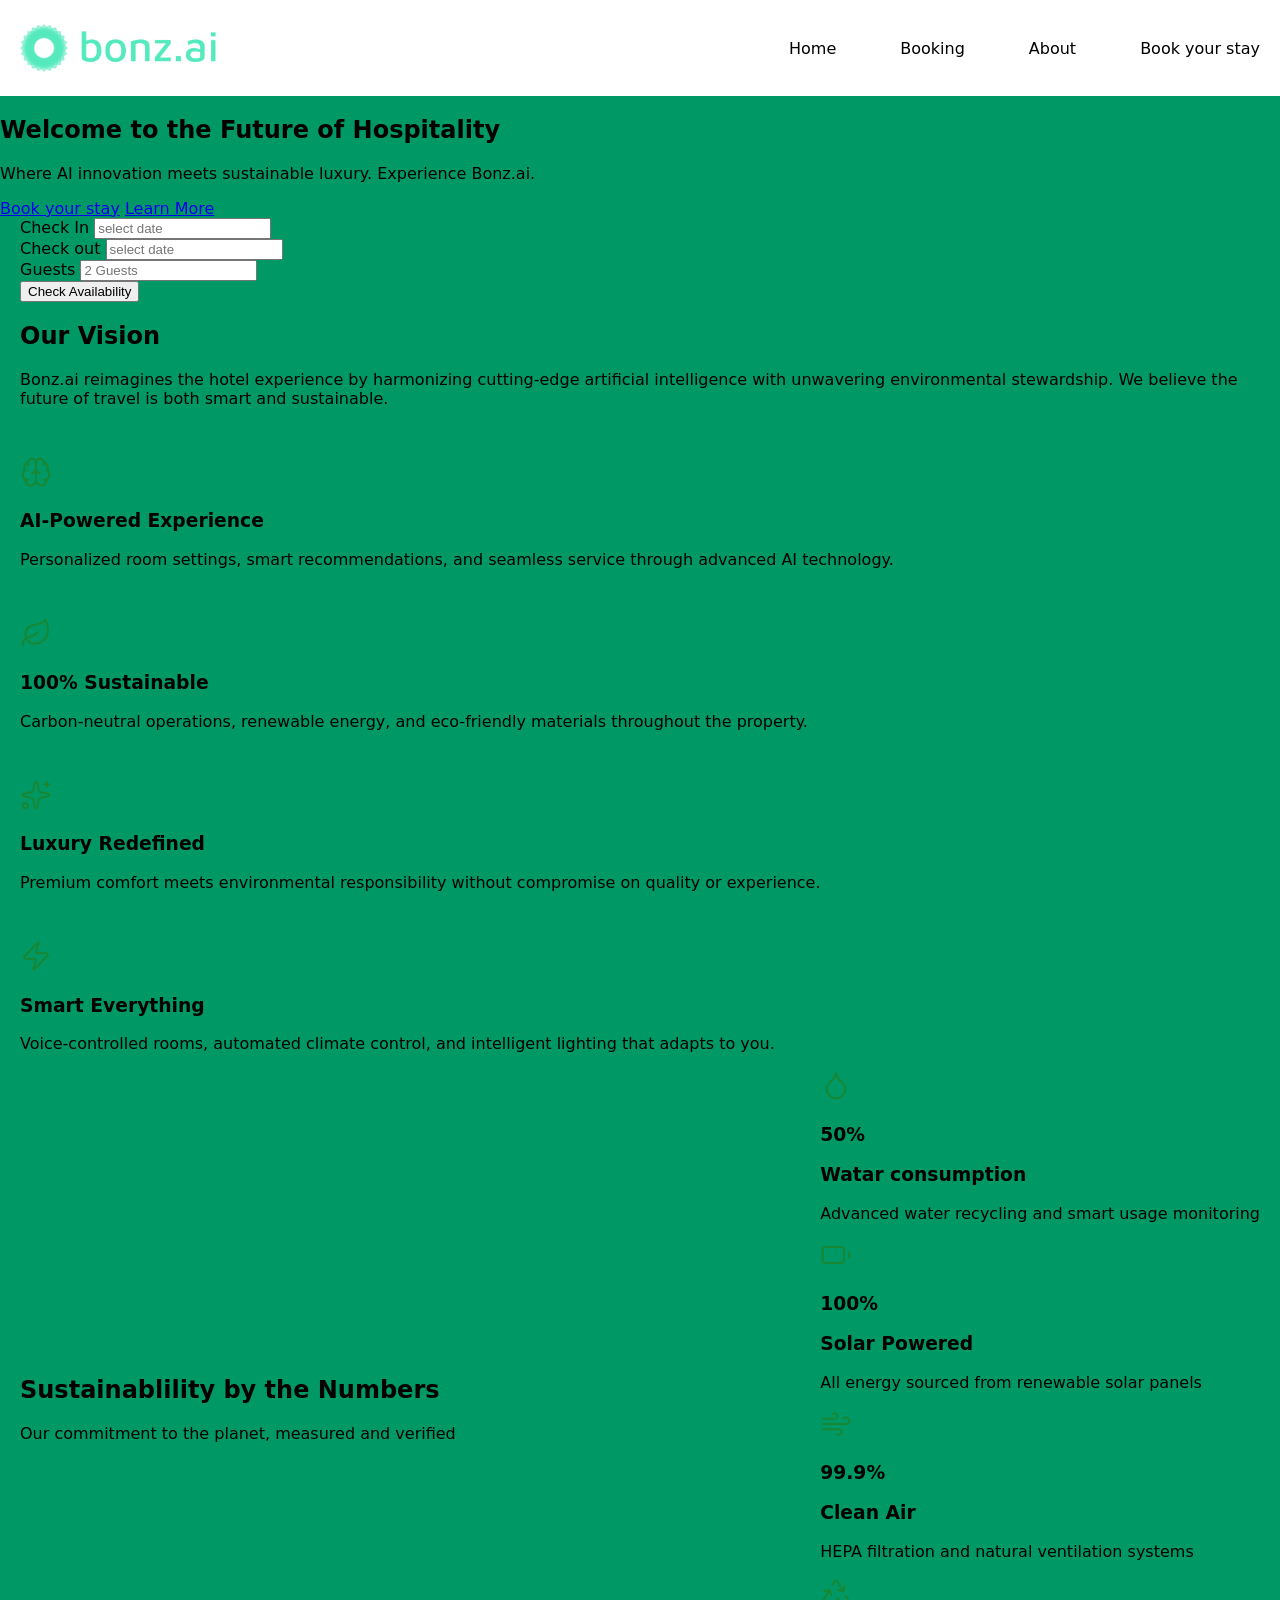
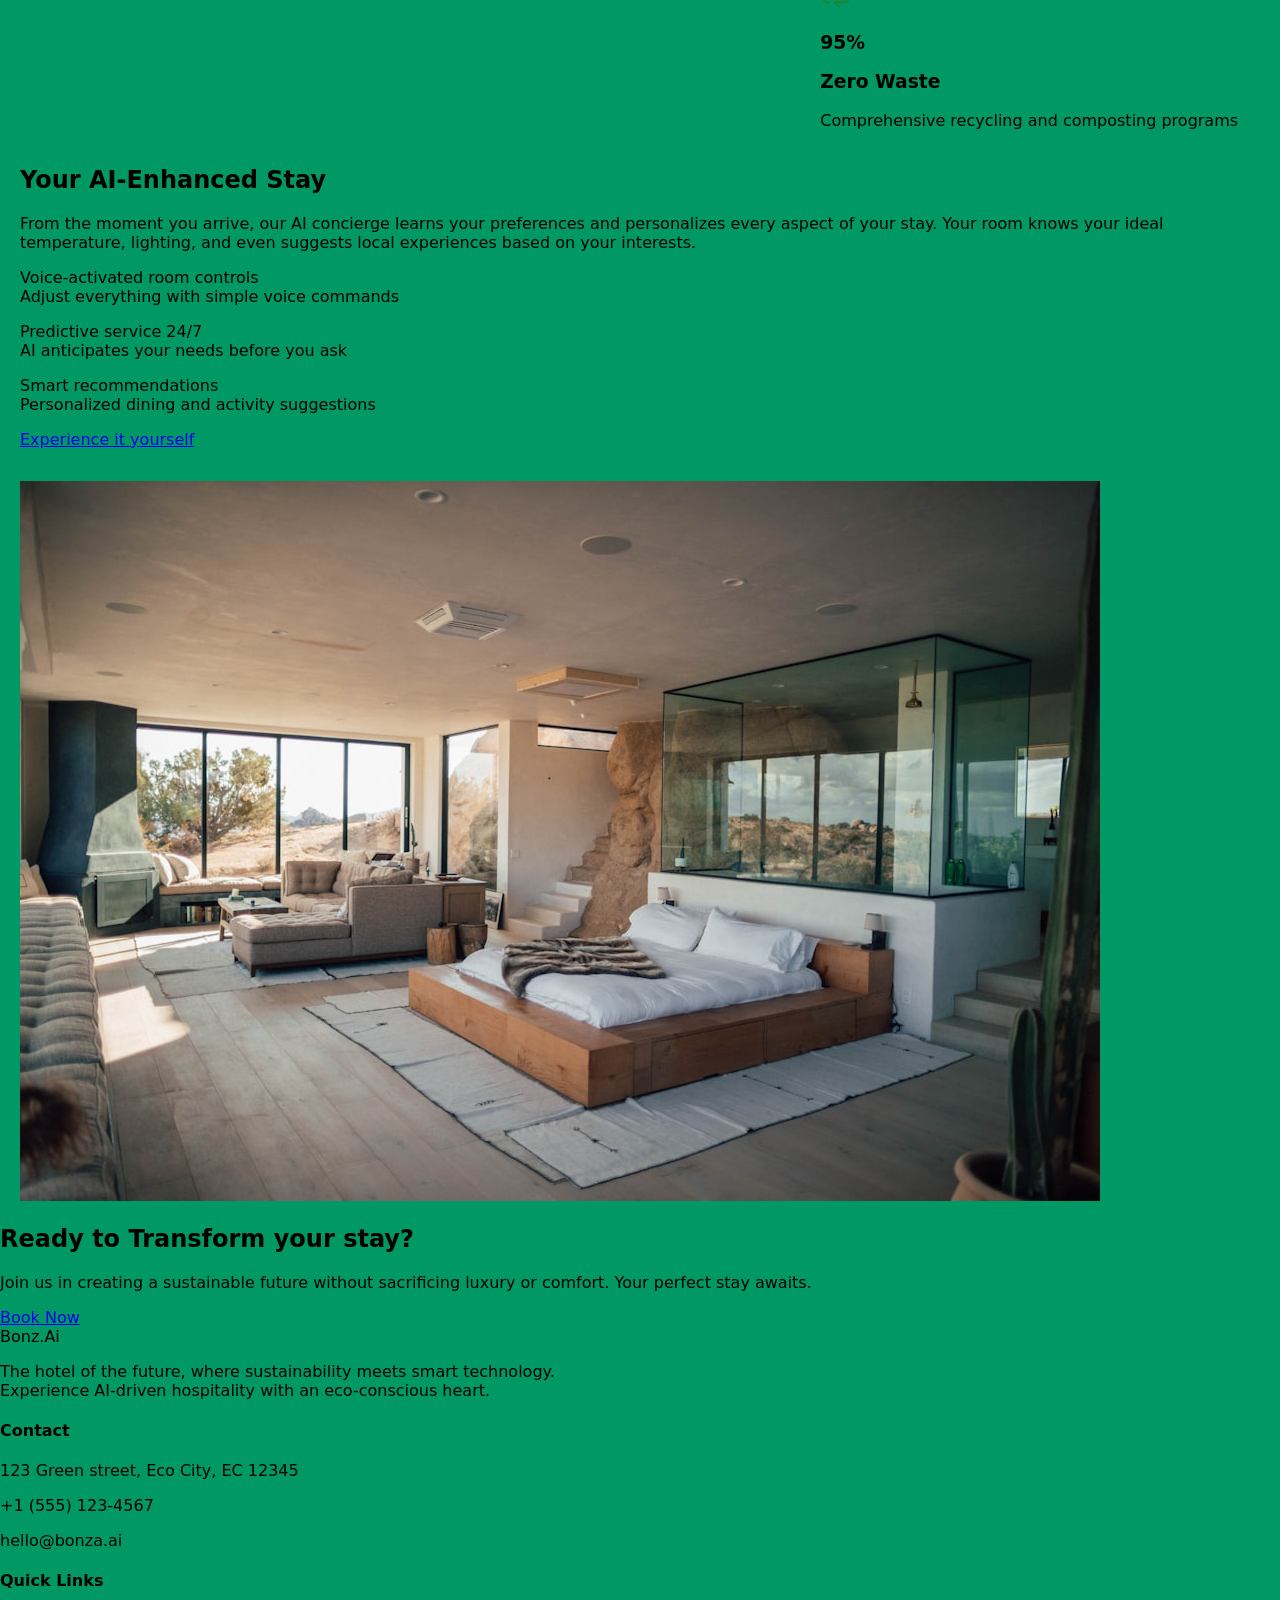
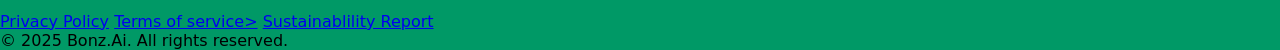
==== index.html @ 39c12342 "index färdig" ====
<!DOCTYPE html>
<html lang="en">
<head>
    <meta charset="UTF-8">
    <meta name="viewport" content="width=device-width, initial-scale=1.0">
    <link rel="stylesheet" href="StylesLanding.css">
    <title>Bonz.Ai</title>
</head>
<body>
     <header>
        <div class="container">
            <div class="logo">
               <img src="Logo.png" alt="bonz.ai logo">
            </div>
            
            <nav class="nav-links">
                <a href="index.html">Home</a>
                <a href="Booking.html">Booking</a>
                <a href="About.html">About</a>
                <a href="#" class="book-button">Book your stay</a>
            </nav>
        </div>
    </header>
    
 
    <section class="hero">
        <div class= "hero-content">
        <h1> Welcome to the Future of Hospitality </h1>
        <p> Where AI innovation meets sustainable luxury. Experience Bonz.ai.</p>
        <div class="hero-buttons">
        <a href="#" class="btn-primary">Book your stay</a>
        <a href="#" class="btn-secondary">Learn More</a>
        </div>
      </div>
    </section>


    <div class="container">
    <div class="Booking-bar">
        <div class="input-group">
            <label>Check In</label>
            <input type="text" placeholder="select date">
        </div>
        <div class="input-group">
            <label>Check out</label>
            <input type="text" placeholder="select date">
        </div>
        <div class="input-group">
            <label>Guests</label>
            <input type="text" placeholder="2 Guests">
        </div>
        <button class="btn-search">Check Availability</button>
    </div>
    </div>
   
    <section class="vision container">
        <div class="section-title">
            <h2>Our Vision </h2>
             <p>Bonz.ai reimagines the hotel experience by harmonizing cutting-edge artificial intelligence with unwavering environmental stewardship. We believe the future of travel is both smart and sustainable.</p>
        </div>
        
        
        <div class="card-grid">
            <div class="card">
                <div class="icon">
                    <img src="card.icon/brain.svg" alt="brain icon">
                </div>
                <h3>AI-Powered Experience</h3>
                <p>Personalized room settings, smart recommendations, and seamless service through advanced AI technology.</p>
            </div>
        </div>
        
        <div class="card-grid">
            <div class="card">
                <div class="icon">
                    <img src="card.icon/leaf.svg" alt="leaf icon">
                </div>
                <h3>100% Sustainable</h3>
                <p>Carbon-neutral operations, renewable energy, and eco-friendly materials throughout the property.</p>
            </div>
        </div>
        
        <div class="card-grid">
            <div class="card">
                <div class="icon">
                    <img src="card.icon/sparkles.svg" alt="sparkles icon">
                </div>
                <h3>Luxury Redefined</h3>
                <p>Premium comfort meets environmental responsibility without compromise on quality or experience.</p>
                
            </div>
        </div>
        
        <div class="card-grid">
            <div class="card">
                <div class="icon">
                    <img src="card.icon/zap.svg" alt="zap icon">
                </div>
                <h3>Smart Everything</h3>
                <p>Voice-controlled rooms, automated climate control, and intelligent lighting that adapts to you.</p>
            </div>
        </div>
    </section>
    
</section>         
    
  <section class="stats section">
    <div class="container">
        <div class="section-title">
     <h2>Sustainablility by the Numbers</h2>
     <p>Our commitment to the planet, measured and verified</p>
    </div>

    <div class="grid grid-4">
        <div class="stat-card">
        <img src="stat.icon/droplet.svg" alt="">
        <h3>50%</h3>
        <h3>Watar consumption</h3>
        <p>Advanced water recycling and smart usage monitoring</p>
    </div>
  
    <div class="stat-card">
        <img src="stat.icon/battery.svg" alt="battery icon">
        <h3>100%</h3>
        <h3>Solar Powered</h3>
        <p>All energy sourced from renewable solar panels</p>
    </div>
     
    <div class="stat-card">
        <img src="stat.icon/wind.svg" alt="wind icon">
        <h3>99.9%</h3>
        <h3>Clean Air</h3>
        <p>HEPA filtration and natural ventilation systems</p>    
    </div>
   
    <div class="stat-card">
        <img src="stat.icon/recycle.svg" alt="recycle icon">
        <h3>95%</h3>
        <h3>Zero Waste</h3>
        <p>Comprehensive recycling and composting programs</p>
    </div>  
</section>

<section class="stay container">

    <div class="stay-content">
     
        <h2>Your AI-Enhanced Stay</h2>
        <p>From the moment you arrive, our AI concierge learns your preferences and personalizes every aspect of your stay. Your room knows your ideal temperature, lighting, and even suggests local experiences based on your interests.</p>
     
        <p>Voice-activated room controls<br>Adjust everything with simple voice commands</p>
        <p>Predictive service 24/7<BR>AI anticipates your needs before you ask</p>
            <p>Smart recommendations<BR>Personalized dining and activity suggestions</p>
                <a href="#" class="btn btn-primary">Experience it yourself</a>
            </div>
            <div class="stay-image">
                <img src="hotel romm.jpg" alt="Hotel room">
            </div>
        </section>

        <section class="final-cta">
            <div class="final-cta-content">
                <h2>Ready to Transform your stay?</h2>
                <p>Join us in creating a sustainable future without sacrificing luxury or comfort. Your perfect stay awaits.</p>
                <a href="#" class="btn btn-primary">Book Now</a>
            </div>
        </section>

        <footer>
            <div class="container-grid-3">
                <div class="footer-info">
                    <div class="logo"><span>Bonz</span><span>.Ai</span></div>
                    <p>The hotel of the future, where sustainability meets smart technology.<br>Experience AI-driven hospitality with an eco-conscious heart. </p>
                </div>
                <div class="footer-contact">
                    <h4>Contact</h4>
                    <p>123 Green street, Eco City, EC 12345</p>
                    <p>+1 (555) 123-4567</p>
                    <p>hello@bonza.ai</p>
                </div>
                <div class="footer-links">
                    <h4>Quick Links</h4>
                    <a href="#">Privacy Policy</a>
                    <a href="#">Terms of service></a>
                    <a href="#">Sustainablility Report</a>
                </div>
            </div>
            <div class="copyright">
                &copy; 2025 Bonz.Ai. All rights reserved.
            </div>
            
        </footer>
    </body>
    </html>
---- StylesLanding.css ----
/* Gemensamma färgvariabler  */

:root {
  --color-light-greenmintish: #d4fff3;
  --color-general-white: #ffffff;
  --color-btn-primary: #009966;
  --color-dropdown-lightgreyish: #dbdbdb;
}

/* ------------------------------ */
/* GLOBALT                       */
/* ------------------------------ */

body {
  margin: 0;
  padding: 0;
  box-sizing: border-box;
  background-color: var(--color-btn-primary);
  font-family: system-ui, -apple-system, BlinkMacSystemFont, sans-serif;
}

/* ------------------------------ */
/* HEADER + CONTAINER            */
/* ------------------------------ */

header {
  width: 100%;
  background-color: var(--color-general-white);
  min-height: 6rem;
  display: flex;
  justify-content: center;
}

.container {
  max-width: 1240px;
  width: 100%;
  margin: 0 auto;
  padding: 0 1rem;

  display: flex;
  align-items: center;
  justify-content: space-between;
  gap: 2rem;
  flex-wrap: wrap;
}

/* ------------------------------ */
/* LOGO                          */
/* ------------------------------ */

.logo {
  display: flex;
  align-items: center;
}

.logo img {
  height: 3rem;
  width: auto;
  display: block;
}

/* ------------------------------ */
/* NAVIGATION                    */
/* ------------------------------ */

.nav-links {
  display: flex;
  gap: 4rem; 
  flex-wrap: wrap;
  justify-content: center;
}

.nav-links a {
  text-decoration: none;
  color: #000;
  font-weight: 500;
  white-space: nowrap;
}

/* ------------------------------ */
/* MOBILVERSION                  */
/* ------------------------------ */

@media (max-width: 576px) {

  .container {
    justify-content: center; 
    gap: 1.5rem;
  }

  .nav-links {
    gap: 1.5rem; 
    width: 100%;
    justify-content: center;
  }
}
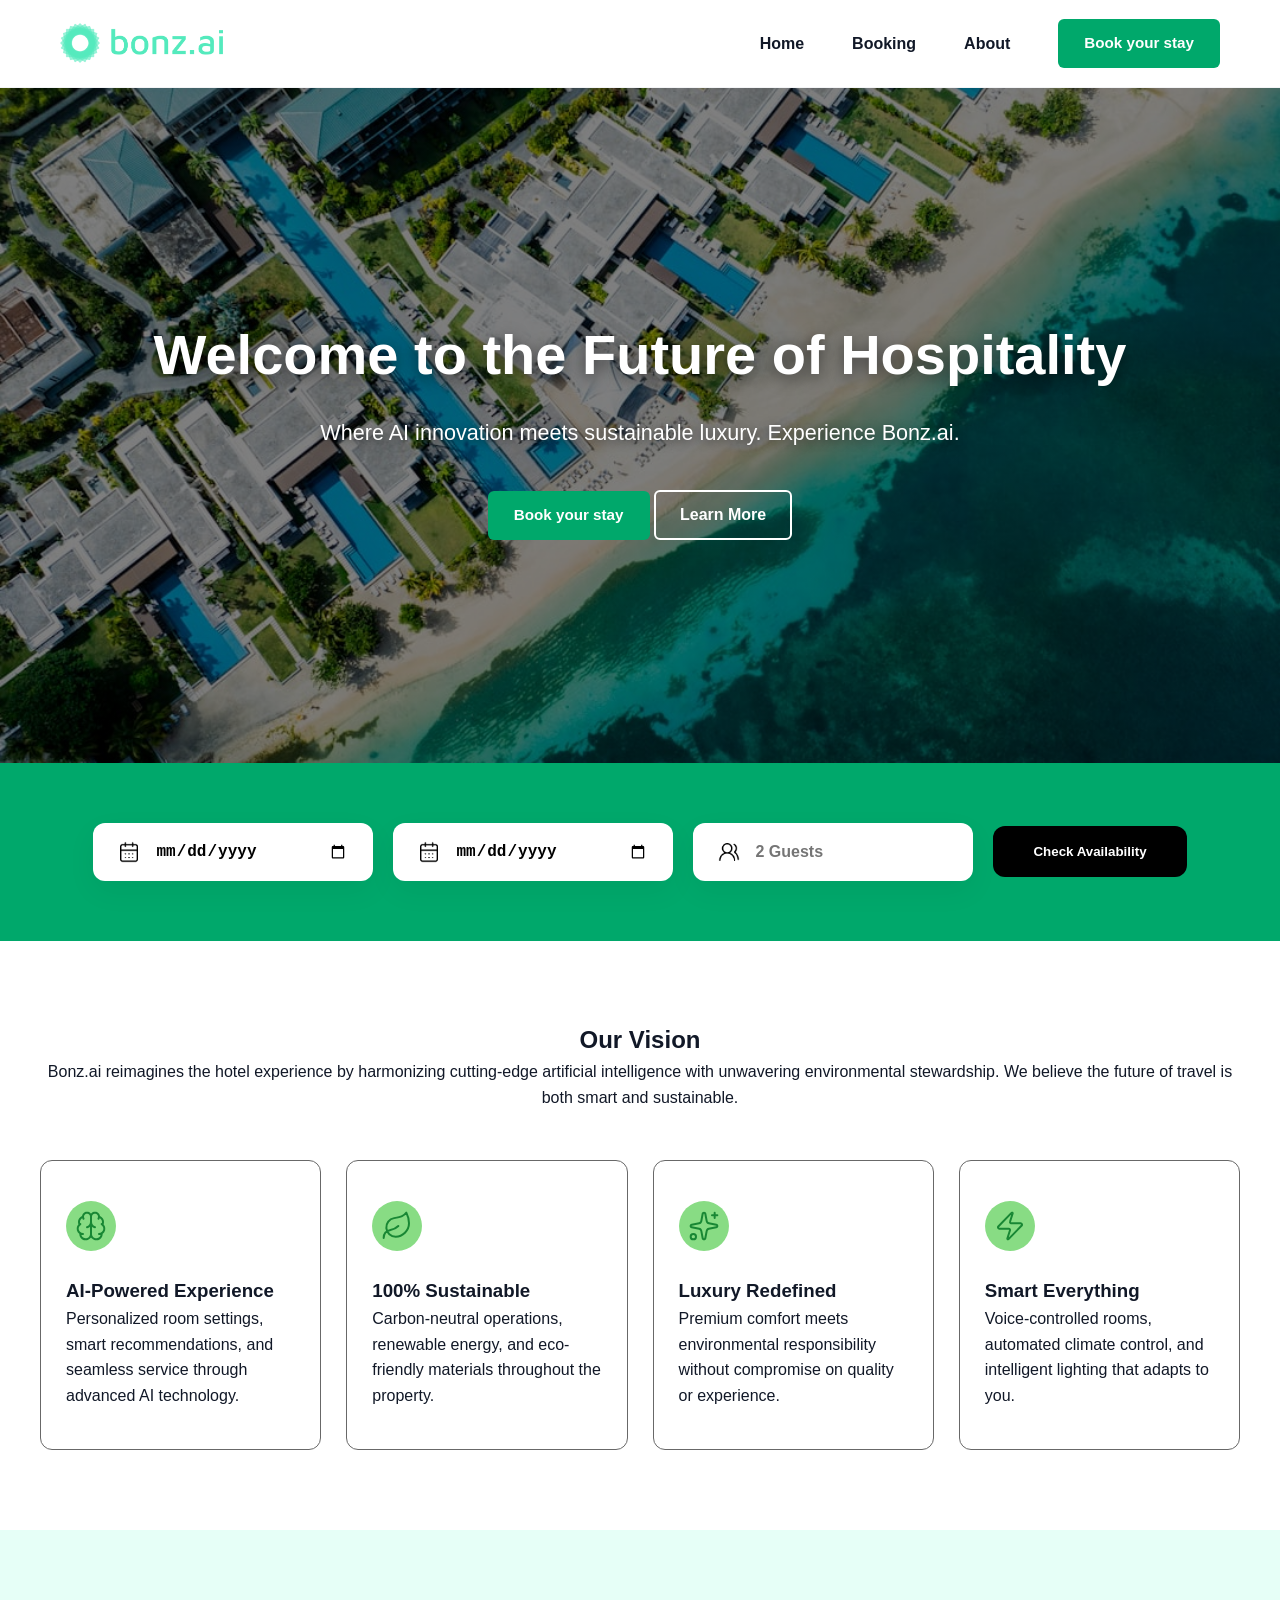
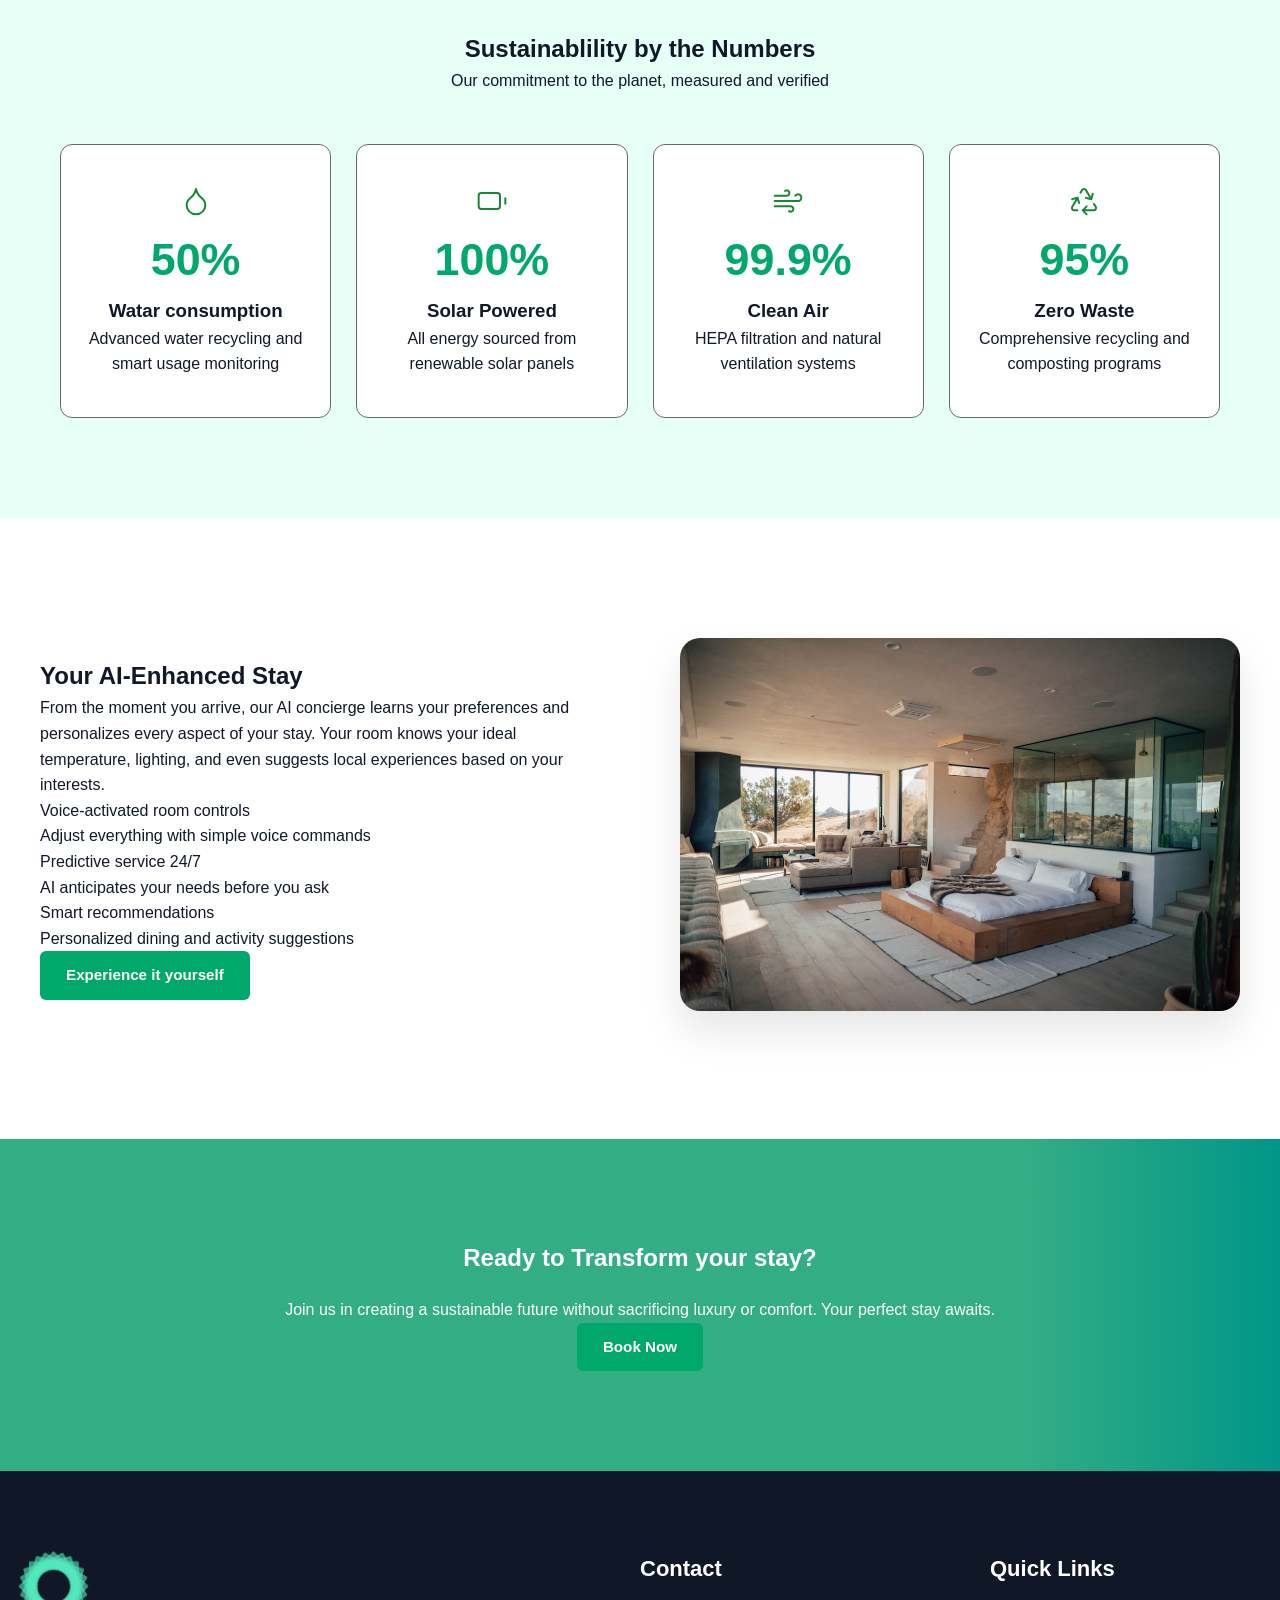
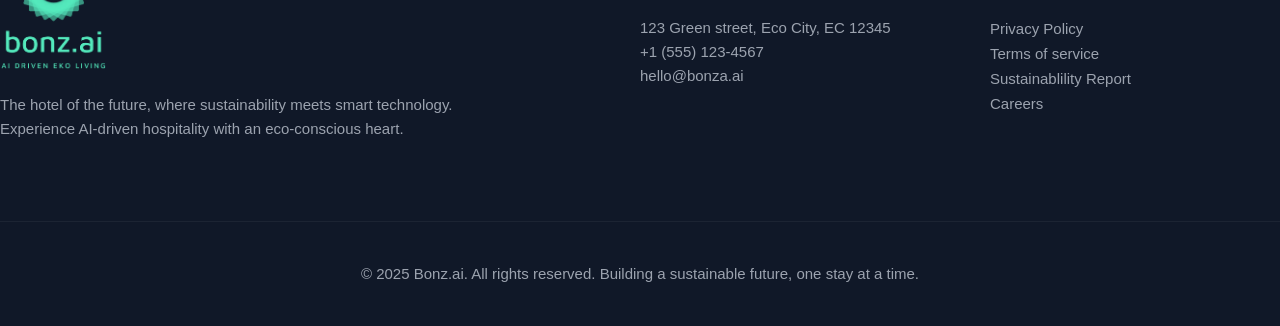
==== commit 30c82c83: "lagt till footer, css och js" ====
--- a/index.html
+++ b/index.html
@@ -7,188 +7,184 @@
     <title>Bonz.Ai</title>
 </head>
 <body>
-     <header>
-        <div class="container">
-            <div class="logo">
-               <img src="Logo.png" alt="bonz.ai logo">
+    <header>
+    <div class="container">
+        <div class="logo"><img src="Logo.png" alt="logo"></div>
+        <div class="hamburger" id="hamburger">
+                <span></span> 
+                <span></span> 
+                <span></span>
             </div>
             
-            <nav class="nav-links">
-                <a href="index.html">Home</a>
-                <a href="Booking.html">Booking</a>
-                <a href="About.html">About</a>
-                <a href="#" class="book-button">Book your stay</a>
-            </nav>
-        </div>
-    </header>
+        <nav class="nav-links">
+            <a href="index.html">Home</a>
+            <a href="Booking.html">Booking</a>
+            <a href="About.html">About</a>
+            <a href="Booking.html" class="book-button">Book your stay</a>
+        </nav>
+    </div>
+</header>
     
  
     <section class="hero">
         <div class= "hero-content">
-        <h1> Welcome to the Future of Hospitality </h1>
-        <p> Where AI innovation meets sustainable luxury. Experience Bonz.ai.</p>
-        <div class="hero-buttons">
-        <a href="#" class="btn-primary">Book your stay</a>
-        <a href="#" class="btn-secondary">Learn More</a>
-        </div>
-      </div>
-    </section>
-
-
-    <div class="container">
-    <div class="Booking-bar">
-        <div class="input-group">
-            <label>Check In</label>
-            <input type="text" placeholder="select date">
-        </div>
-        <div class="input-group">
-            <label>Check out</label>
-            <input type="text" placeholder="select date">
-        </div>
-        <div class="input-group">
-            <label>Guests</label>
-            <input type="text" placeholder="2 Guests">
-        </div>
-        <button class="btn-search">Check Availability</button>
-    </div>
-    </div>
-   
-    <section class="vision container">
-        <div class="section-title">
-            <h2>Our Vision </h2>
-             <p>Bonz.ai reimagines the hotel experience by harmonizing cutting-edge artificial intelligence with unwavering environmental stewardship. We believe the future of travel is both smart and sustainable.</p>
-        </div>
-        
-        
-        <div class="card-grid">
-            <div class="card">
-                <div class="icon">
-                    <img src="card.icon/brain.svg" alt="brain icon">
-                </div>
-                <h3>AI-Powered Experience</h3>
-                <p>Personalized room settings, smart recommendations, and seamless service through advanced AI technology.</p>
-            </div>
-        </div>
-        
-        <div class="card-grid">
-            <div class="card">
-                <div class="icon">
-                    <img src="card.icon/leaf.svg" alt="leaf icon">
-                </div>
-                <h3>100% Sustainable</h3>
-                <p>Carbon-neutral operations, renewable energy, and eco-friendly materials throughout the property.</p>
-            </div>
-        </div>
-        
-        <div class="card-grid">
-            <div class="card">
-                <div class="icon">
-                    <img src="card.icon/sparkles.svg" alt="sparkles icon">
-                </div>
-                <h3>Luxury Redefined</h3>
-                <p>Premium comfort meets environmental responsibility without compromise on quality or experience.</p>
-                
-            </div>
-        </div>
-        
-        <div class="card-grid">
-            <div class="card">
-                <div class="icon">
-                    <img src="card.icon/zap.svg" alt="zap icon">
-                </div>
-                <h3>Smart Everything</h3>
-                <p>Voice-controlled rooms, automated climate control, and intelligent lighting that adapts to you.</p>
+            <h1> Welcome to the Future of Hospitality </h1>
+            <p> Where AI innovation meets sustainable luxury. Experience Bonz.ai.</p>
+            <div class="hero-buttons">
+                <a href="Booking.html" class="btn-primary">Book your stay</a>
+                <a href="About.html" class="btn-secondary">Learn More</a>
             </div>
         </div>
     </section>
     
-</section>         
+    <section class="booking-section">
+    <div class="container">
+        <div class="Booking-bar">
+            <div class="input-wrapper">
+                <img src="bokning.icon/calendar-days.png" class="input-icon">
+                <input type="date"  id="Check In">
+            </div>
+            <div class="input-wrapper">
+                <img src="bokning.icon/calendar-days.png" class="input-icon">
+                <input type="date" id="Check Out">
+            </div>
+            <div class="input-wrapper">
+                <img src="bokning.icon/users-round.png" class="input-icon">
+                <input type="number" placeholder="2 Guests" min="1">
+            </div>
+            <button class="btn-search">Check Availability</button>
+        </div>
+    </div>
+</section>
+    
+    <section class="vision container">
+        <div class="section-title">
+            <h2>Our Vision </h2>
+            <p>Bonz.ai reimagines the hotel experience by harmonizing cutting-edge artificial intelligence with unwavering environmental stewardship. We believe the future of travel is both smart and sustainable.</p>
+        </div>    
+
+        <div class="card-grid">
+            <div class="card">
+                <div class="icon"><img src="card.icon/brain.svg" alt="brain icon"></div>
+                <h3>AI-Powered Experience</h3>
+                <p>Personalized room settings, smart recommendations, and seamless service through advanced AI technology.</p>
+            </div>
+        
+            
+                <div class="card">
+                    <div class="icon"><img src="card.icon/leaf.svg" alt="leaf icon"></div>
+                    <h3>100% Sustainable</h3>
+                    <p>Carbon-neutral operations, renewable energy, and eco-friendly materials throughout the property.</p>
+                </div>
+        
+       
+        
+       
+            <div class="card">
+                <div class="icon"><img src="card.icon/sparkles.svg" alt="sparkles icon"></div>
+                <h3>Luxury Redefined</h3>
+                <p>Premium comfort meets environmental responsibility without compromise on quality or experience.</p>
+            </div>
+                
+        
+            
+                <div class="card">
+                    <div class="icon"><img src="card.icon/zap.svg" alt="zap icon"></div>
+                    <h3>Smart Everything</h3>
+                    <p>Voice-controlled rooms, automated climate control, and intelligent lighting that adapts to you.</p>
+                </div>
+            </div>
+        </section>
+        
+    
+         
     
   <section class="stats section">
     <div class="container">
         <div class="section-title">
-     <h2>Sustainablility by the Numbers</h2>
-     <p>Our commitment to the planet, measured and verified</p>
-    </div>
-
-    <div class="grid grid-4">
-        <div class="stat-card">
-        <img src="stat.icon/droplet.svg" alt="">
-        <h3>50%</h3>
-        <h3>Watar consumption</h3>
-        <p>Advanced water recycling and smart usage monitoring</p>
-    </div>
-  
-    <div class="stat-card">
-        <img src="stat.icon/battery.svg" alt="battery icon">
-        <h3>100%</h3>
-        <h3>Solar Powered</h3>
-        <p>All energy sourced from renewable solar panels</p>
-    </div>
-     
-    <div class="stat-card">
-        <img src="stat.icon/wind.svg" alt="wind icon">
-        <h3>99.9%</h3>
-        <h3>Clean Air</h3>
-        <p>HEPA filtration and natural ventilation systems</p>    
-    </div>
-   
-    <div class="stat-card">
-        <img src="stat.icon/recycle.svg" alt="recycle icon">
-        <h3>95%</h3>
-        <h3>Zero Waste</h3>
-        <p>Comprehensive recycling and composting programs</p>
-    </div>  
-</section>
-
-<section class="stay container">
-
-    <div class="stay-content">
-     
-        <h2>Your AI-Enhanced Stay</h2>
-        <p>From the moment you arrive, our AI concierge learns your preferences and personalizes every aspect of your stay. Your room knows your ideal temperature, lighting, and even suggests local experiences based on your interests.</p>
-     
-        <p>Voice-activated room controls<br>Adjust everything with simple voice commands</p>
-        <p>Predictive service 24/7<BR>AI anticipates your needs before you ask</p>
-            <p>Smart recommendations<BR>Personalized dining and activity suggestions</p>
-                <a href="#" class="btn btn-primary">Experience it yourself</a>
-            </div>
-            <div class="stay-image">
-                <img src="hotel romm.jpg" alt="Hotel room">
-            </div>
-        </section>
-
-        <section class="final-cta">
-            <div class="final-cta-content">
-                <h2>Ready to Transform your stay?</h2>
-                <p>Join us in creating a sustainable future without sacrificing luxury or comfort. Your perfect stay awaits.</p>
-                <a href="#" class="btn btn-primary">Book Now</a>
-            </div>
-        </section>
-
-        <footer>
-            <div class="container-grid-3">
-                <div class="footer-info">
-                    <div class="logo"><span>Bonz</span><span>.Ai</span></div>
-                    <p>The hotel of the future, where sustainability meets smart technology.<br>Experience AI-driven hospitality with an eco-conscious heart. </p>
-                </div>
-                <div class="footer-contact">
-                    <h4>Contact</h4>
-                    <p>123 Green street, Eco City, EC 12345</p>
-                    <p>+1 (555) 123-4567</p>
-                    <p>hello@bonza.ai</p>
-                </div>
-                <div class="footer-links">
-                    <h4>Quick Links</h4>
-                    <a href="#">Privacy Policy</a>
-                    <a href="#">Terms of service></a>
-                    <a href="#">Sustainablility Report</a>
-                </div>
-            </div>
-            <div class="copyright">
-                &copy; 2025 Bonz.Ai. All rights reserved.
+            <h2>Sustainablility by the Numbers</h2>
+            <p>Our commitment to the planet, measured and verified</p>
+        </div>
+ 
+        <div class="grid grid-4">
+            <div class="stat-card">
+                <img src="stat.icon/droplet.svg" alt="">
+                <h3>50%</h3>
+                <h3>Watar consumption</h3>
+                <p>Advanced water recycling and smart usage monitoring</p>
             </div>
             
-        </footer>
-    </body>
-    </html>    +            <div class="stat-card">
+                <img src="stat.icon/battery.svg" alt="battery icon">
+                <h3>100%</h3>
+                <h3>Solar Powered</h3>
+                <p>All energy sourced from renewable solar panels</p>
+            </div>
+            <div class="stat-card">
+                <img src="stat.icon/wind.svg" alt="wind icon">
+                <h3>99.9%</h3>
+                <h3>Clean Air</h3>
+                <p>HEPA filtration and natural ventilation systems</p>    
+            </div>
+            
+            <div class="stat-card">
+                <img src="stat.icon/recycle.svg" alt="recycle icon">
+                <h3>95%</h3>
+                <h3>Zero Waste</h3>
+                <p>Comprehensive recycling and composting programs</p>
+            </div>  
+        </section>
+        
+        <section class="stay container">
+            <div class="stay-content">
+                <h2>Your AI-Enhanced Stay</h2>
+                <p>From the moment you arrive, our AI concierge learns your preferences and personalizes every aspect of your stay. Your room knows your ideal temperature, lighting, and even suggests local experiences based on your interests.</p>
+                <p>Voice-activated room controls<br>Adjust everything with simple voice commands</p>
+                <p>Predictive service 24/7<BR>AI anticipates your needs before you ask</p>
+                    <p>Smart recommendations<BR>Personalized dining and activity suggestions</p>
+                        <a href="#" class="btn btn-primary">Experience it yourself</a>
+                    </div>
+                    
+                    <div class="stay-image">
+                        <img src="hotel romm.jpg" alt="Hotel room">
+                    </div>
+                </section>
+   
+                <section class="final-cta">
+                    <div class="final-cta-content">
+                        <h2>Ready to Transform your stay?</h2>
+                        <p>Join us in creating a sustainable future without sacrificing luxury or comfort. Your perfect stay awaits.</p>
+                        <a href="#" class="btn btn-primary">Book Now</a>
+                    </div>
+                </section>
+                
+                <footer>
+                    <div class="container-grid-3">
+                        <div class="footer-info">
+                            <img src="footer.png" alt="logo">
+                            <p>The hotel of the future, where sustainability meets smart technology.<br>Experience AI-driven hospitality with an eco-conscious heart. </p>
+                        </div>
+                        
+                        <div class="footer-contact">
+                            <h4>Contact</h4>
+                            <p>123 Green street, Eco City, EC 12345</p>
+                            <p>+1 (555) 123-4567</p>
+                            <p>hello@bonza.ai</p>
+                        </div>
+                        
+                        <div class="footer-links">
+                            <h4>Quick Links</h4>
+                            <a href="#">Privacy Policy</a>
+                            <a href="#">Terms of service</a>
+                            <a href="#">Sustainablility Report</a>
+                            <a href="#">Careers</a>
+                        </div>
+                    </div>
+                    
+                    <div class="copyright">
+                        &copy; 2025 Bonz.ai. All rights reserved. Building a sustainable future, one stay at a time.
+                    </div>
+                </footer>
+                <script src="landing.js"></script>
+            </body>
+            </html>
--- a/StylesLanding.css
+++ b/StylesLanding.css
@@ -1,97 +1,405 @@
-/* Gemensamma färgvariabler  */
-
+/* ============================================================
+   1. VARIABLER & BAS
+   ============================================================ */
 :root {
-  --color-light-greenmintish: #d4fff3;
-  --color-general-white: #ffffff;
-  --color-btn-primary: #009966;
-  --color-dropdown-lightgreyish: #dbdbdb;
-}
-
-/* ------------------------------ */
-/* GLOBALT                       */
-/* ------------------------------ */
-
-body {
+  --primary-green: #00a86b;     
+  --primary-hover: #008f61;
+  --bg-mint: #e6fff7;           
+  --footer-navy: #111827;       
+  --white: #ffffff;
+  --text-dark: #111827;
+  --text-grey: #4b5563;
+  --shadow: 0 10px 30px rgba(0,0,0,0.05);
+}
+
+* {
   margin: 0;
   padding: 0;
   box-sizing: border-box;
-  background-color: var(--color-btn-primary);
-  font-family: system-ui, -apple-system, BlinkMacSystemFont, sans-serif;
-}
-
-/* ------------------------------ */
-/* HEADER + CONTAINER            */
-/* ------------------------------ */
-
+}
+
+body {
+  font-family: 'Inter', -apple-system, sans-serif;
+  color: var(--text-dark);
+  line-height: 1.6;
+  background-color: var(--white);
+}
+
+.container {
+  max-width: 1200px;
+  margin: 0 auto;
+  padding: 0 20px;
+}
+
+.hamburger {
+  display: none;          
+  flex-direction: column; 
+  gap: 0.4rem;            
+  cursor: pointer;        
+}
+
+
+  .hamburger span {
+  width: 30px;            
+  height: 3px;            
+  background-color: #000; 
+  border-radius: 5px;     
+  }
+
+  @media (max-width: 576px) {
+
+  .hamburger {
+    display: flex; 
+  }
+}
+
+/* ============================================================
+   2. SYNKADE KNAPPAR (CTA) 
+   ============================================================ */
+
+/* ALLA GRÖNA KNAPPAR: Nav, Hero, Final CTA & Stay */
+.book-button, 
+.btn-primary, 
+.final-cta .btn,
+.stay-content .btn-primary {
+  background-color: var(--primary-green) !important;
+  color: var(--white) ;
+  padding: 12px 26px ;
+  border-radius: 6px ;
+  font-weight: 700 ;
+  text-decoration: none ;
+  display: inline-block;
+  transition: all 0.3s ease;
+  border: none;
+  cursor: pointer;
+  font-size: 0.95rem;
+  text-align: center;
+}
+
+/* Särskild stil för den svarta sökknappen i bokningsraden */
+.btn-search {
+  background-color: #000000 ;
+  color: var(--white) ;
+  padding: 18px 40px ;
+  border-radius: 12px ;
+  font-weight: 700 ;
+  border: none;
+  cursor: pointer;
+  white-space: nowrap;
+}
+
+.book-button:hover, 
+.btn-primary:hover, 
+.final-cta .btn:hover,
+.btn-search:hover {
+  filter: brightness(1.1);
+  transform: translateY(-2px);
+}
+
+/* SEKUNDÄR KNAPP (Outline-stil för 'Learn More') */
+.btn-secondary {
+  background-color: transparent ;
+  color: var(--white) ;
+  border: 2px solid var(--white) ;
+  padding: 10px 24px ;
+  border-radius: 6px ;
+  font-weight: 700 ;
+  text-decoration: none ;
+  display: inline-block;
+  transition: all 0.3s ease;
+}
+
+.btn-secondary:hover {
+  background-color: var(--white) ;
+  color: var(--primary-green) ;
+}
+
+/* ============================================================
+   3. HEADER & NAVIGATION (Med Hamburger-stöd)
+   ============================================================ */
 header {
+  background: var(--white);
+  padding: 1.2rem 0;
+  position: sticky;
+  top: 0;
+  z-index: 1000;
+  border-bottom: 1px solid #f3f4f6;
+}
+
+header .container {
+  display: flex;
+  justify-content: space-between; 
+  align-items: center;
+}
+
+.logo img {
+  height: 40px;
+  display: block;
+}
+
+.hamburger {
+  display: none;
+  cursor: pointer;
+}
+
+.hamburger img {
+  width: 30px;
+  height: auto;
+}
+
+.nav-links {
+  display: flex;
+  gap: 3rem;
+  align-items: center;
+}
+
+.nav-links a:not(.book-button) {
+  text-decoration: none;
+  color: var(--text-dark);
+  font-weight: 600;
+}
+
+/* ============================================================
+   4. HERO & BOKNINGSRAD (Fixade Textstilar & Separata Boxar)
+   ============================================================ */
+.hero {
+  background: linear-gradient(rgba(0,0,0,0.5), rgba(0,0,0,0.5)), 
+              url('landing\ imge.jpg') center/cover no-repeat;
+  height: 75vh;
+  display: flex;
+  align-items: center;
+  justify-content: center;
+  text-align: center;
+  color: var(--white);
+}
+
+.hero-content h1 {
+  font-size: 3.5rem;
+  font-weight: 800;
+  margin-bottom: 1rem;
+  text-shadow: 0 4px 15px rgba(0,0,0,0.5);
+}
+
+.hero-content p {
+  font-size: 1.35rem;
+  font-weight: 500;
+  max-width: 800px;
+  margin: 0 auto 2.5rem auto;
+  text-shadow: 0 2px 10px rgba(0,0,0,0.5);
+}
+
+.booking-section {
+  background-color: var(--primary-green);
+  padding: 60px 0;
+}
+
+.Booking-bar {
+  display: flex; 
+  gap: 20px;
+  align-items: center;
+  justify-content: center;
+}
+
+.input-wrapper {
+  background: var(--white);
+  display: flex;
+  align-items: center;
+  padding: 18px 25px;
+  border-radius: 12px;
+  box-shadow: var(--shadow);
+  flex: 1;
+  max-width: 280px;
+}
+
+.input-icon {
+  width: 22px;
+  height: 22px;
+  margin-right: 15px;
+}
+
+.input-wrapper input {
+  border: none;
+  outline: none;
+  font-weight: 700;
+  font-size: 1rem;
   width: 100%;
-  background-color: var(--color-general-white);
-  min-height: 6rem;
-  display: flex;
+}
+
+/* ============================================================
+   5. VISION & STATS (4 Kolumner på rad)
+   ============================================================ */
+.vision {
+  padding: 80px 0;
+  text-align: center;
+}
+
+.card-grid, .grid-4 {
+  display: grid;
+  grid-template-columns: repeat(4, 1fr); 
+  gap: 25px;
+  margin-top: 50px;
+}
+
+.card, .stat-card {
+  padding: 40px 25px;
+  border: 1px solid #686868;
+  border-radius: 12px;
+  text-align: left;
+  background: var(--white);
+  transition: transform 0.3s ease;
+}
+
+.card:hover {
+  transform: translateY(-5px);
+  box-shadow: var(--shadow);
+}
+
+.card .icon, .stat-card .icon-circle {
+  background-color: #88DC84;
+  width: 50px;
+  height: 50px;
+  border-radius: 50%;
+  display: flex;
+  align-items: center;
   justify-content: center;
-}
-
-.container {
-  max-width: 1240px;
+  margin-bottom: 25px;
+}
+
+.stats.section {
+  background-color: var(--bg-mint);
+  padding: 100px 0;
+  text-align: center;
+}
+
+.stat-card { 
+  text-align: center; 
+}
+.stat-card h3:first-of-type {
+  color: var(--primary-green);
+  font-size: 2.8rem;
+  font-weight: 800;
+}
+
+/* ============================================================
+   6. AI STAY & FINAL CTA
+   ============================================================ */
+.stay {
+  display: flex;
+  align-items: center;
+  gap: 80px;
+  padding: 120px 0;
+}
+
+.stay-content, .stay-image {
+   flex: 1; 
+  }
+
+.stay-image img {
   width: 100%;
-  margin: 0 auto;
-  padding: 0 1rem;
-
-  display: flex;
-  align-items: center;
-  justify-content: space-between;
-  gap: 2rem;
-  flex-wrap: wrap;
-}
-
-/* ------------------------------ */
-/* LOGO                          */
-/* ------------------------------ */
-
-.logo {
-  display: flex;
-  align-items: center;
-}
-
-.logo img {
-  height: 3rem;
-  width: auto;
-  display: block;
-}
-
-/* ------------------------------ */
-/* NAVIGATION                    */
-/* ------------------------------ */
-
-.nav-links {
-  display: flex;
-  gap: 4rem; 
-  flex-wrap: wrap;
-  justify-content: center;
-}
-
-.nav-links a {
-  text-decoration: none;
-  color: #000;
-  font-weight: 500;
-  white-space: nowrap;
-}
-
-/* ------------------------------ */
-/* MOBILVERSION                  */
-/* ------------------------------ */
-
-@media (max-width: 576px) {
-
-  .container {
-    justify-content: center; 
-    gap: 1.5rem;
-  }
-
+  border-radius: 20px;
+  box-shadow: 0 20px 40px rgba(0,0,0,0.1);
+}
+
+.final-cta {
+  background: linear-gradient(to right, #009966CC 80%, #009688);
+  padding: 100px 0;
+  text-align: center;
+  color: white;
+}
+
+.final-cta h2 { 
+  color: white; 
+  margin-bottom: 20px;
+ }
+
+/* ============================================================
+   7. FOOTER
+   ============================================================ */
+footer {
+  background-color: #101828;
+  color: #9ca3af;
+  padding: 80px 0 40px;
+  font-size: 15px;
+}
+
+.container-grid-3 {
+  display: grid;
+  grid-template-columns: 2fr 1fr 1fr; 
+  gap: 60px;
+  align-items: start;
+}
+
+.footer-info img {
+   height: 120px; 
+   margin-bottom: 15px; 
+  }
+
+footer h4 {
+   color: #ffffff;
+   font-size: 22px;
+   font-weight: 600; 
+   margin-bottom: 30px; 
+  }
+
+.footer-links {
+  display: flex;
+  flex-direction: column;
+  gap: 1px;
+}
+
+.footer-links a {
+   color: #9ca3af; 
+   text-decoration: none;
+   }
+
+.copyright {
+  text-align: center;
+  margin-top: 80px;
+  padding-top: 40px;
+  border-top: 1px solid rgba(255,255,255,0.05);
+}
+
+/* ============================================================
+   8. RESPONSIVITET
+   ============================================================ */
+@media (max-width: 1024px) {
+  .card-grid, .grid-4 { grid-template-columns: repeat(2, 1fr); }
+}
+
+@media (max-width: 768px) {
+  .hamburger { display: block; }
   .nav-links {
-    gap: 1.5rem; 
+    display: none;
+    flex-direction: column;
+    position: absolute;
+    top: 100%;
+    left: 0;
     width: 100%;
-    justify-content: center;
-  }
-}
-
+    background: var(--white);
+    padding: 2rem;
+    box-shadow: 0 10px 20px rgba(0,0,0,0.1);
+  }
+  .nav-links.show { 
+    display: flex; 
+  }
+  .Booking-bar { 
+    flex-direction: column; 
+  }
+  .input-wrapper, .btn-search {
+     width: 100%; 
+     max-width: 100%; 
+    }
+  .card-grid, .grid-4 {
+     grid-template-columns: 1fr; 
+    }
+  .stay {
+     flex-direction: column;
+     }
+  .stay-image {
+     order: -1;
+     }
+  .container-grid-3 { 
+    grid-template-columns: 1fr; 
+    text-align: center; gap: 40px;
+   }
+}
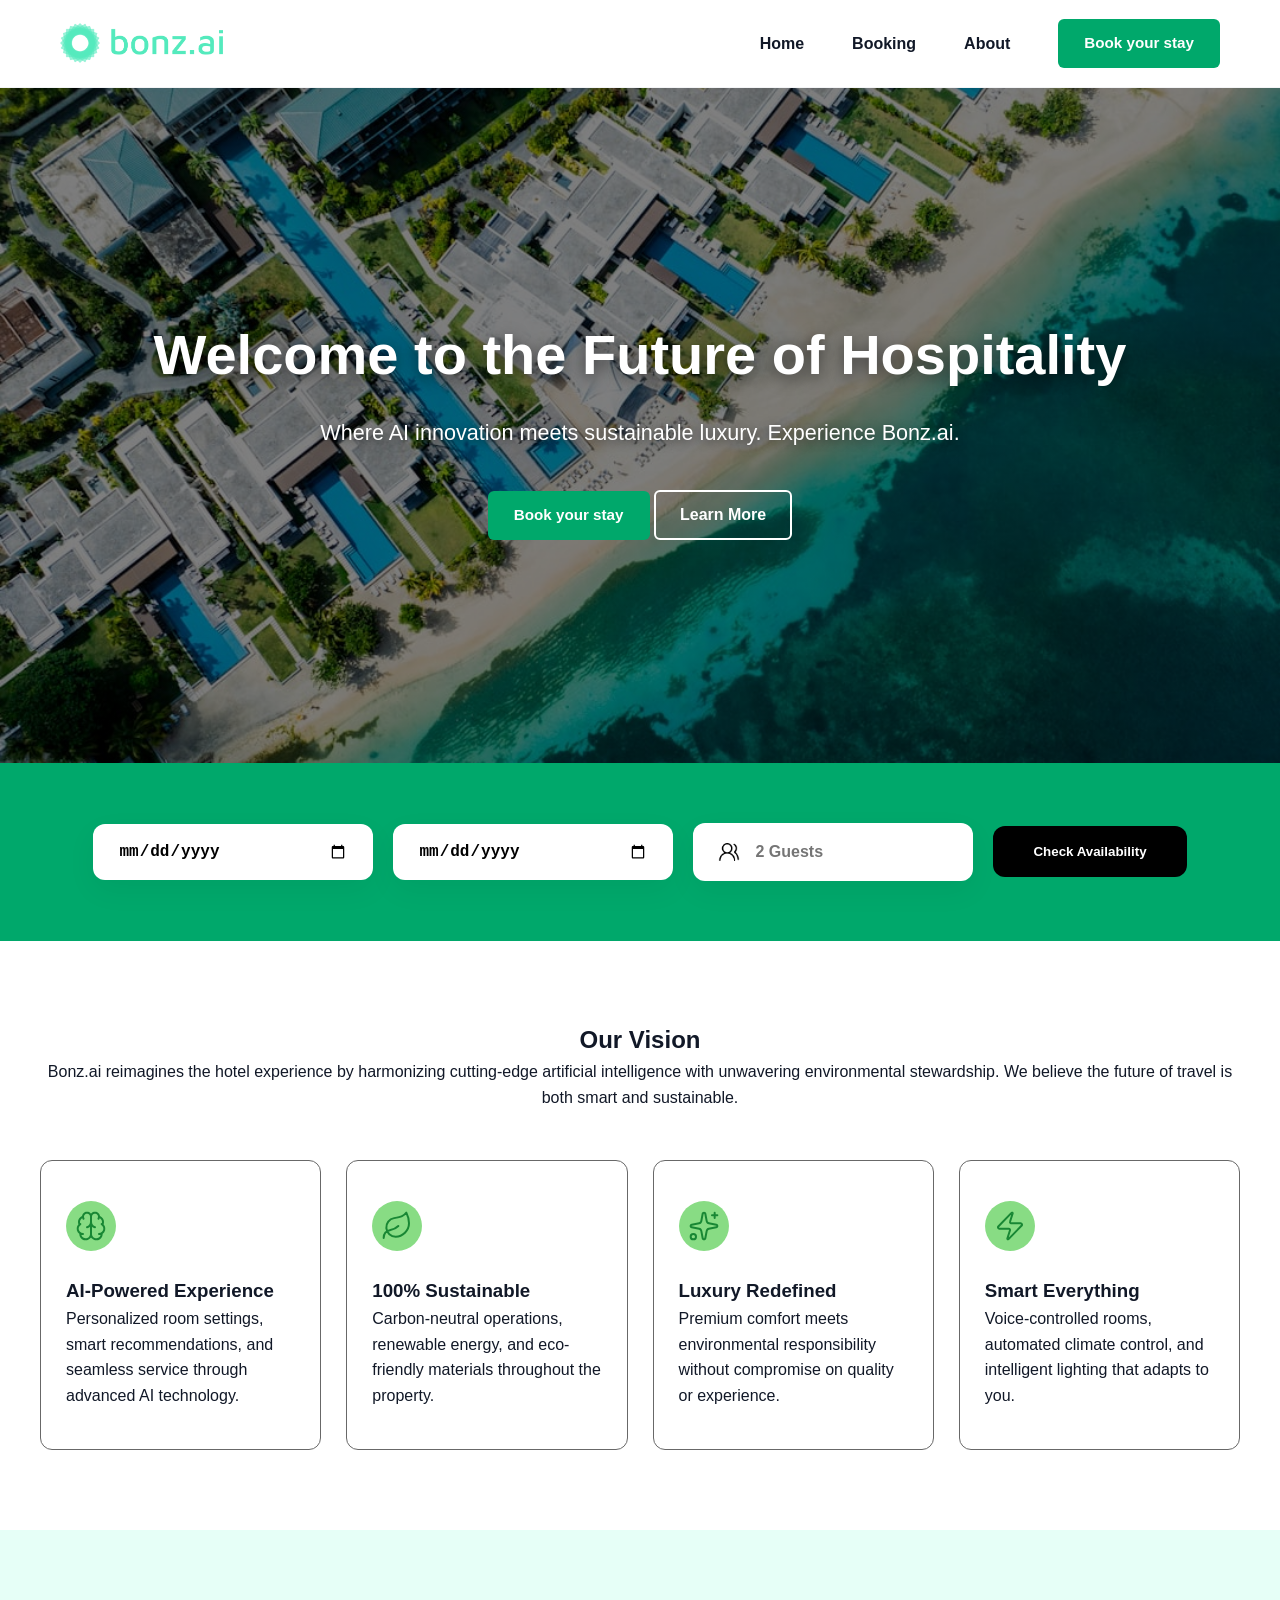
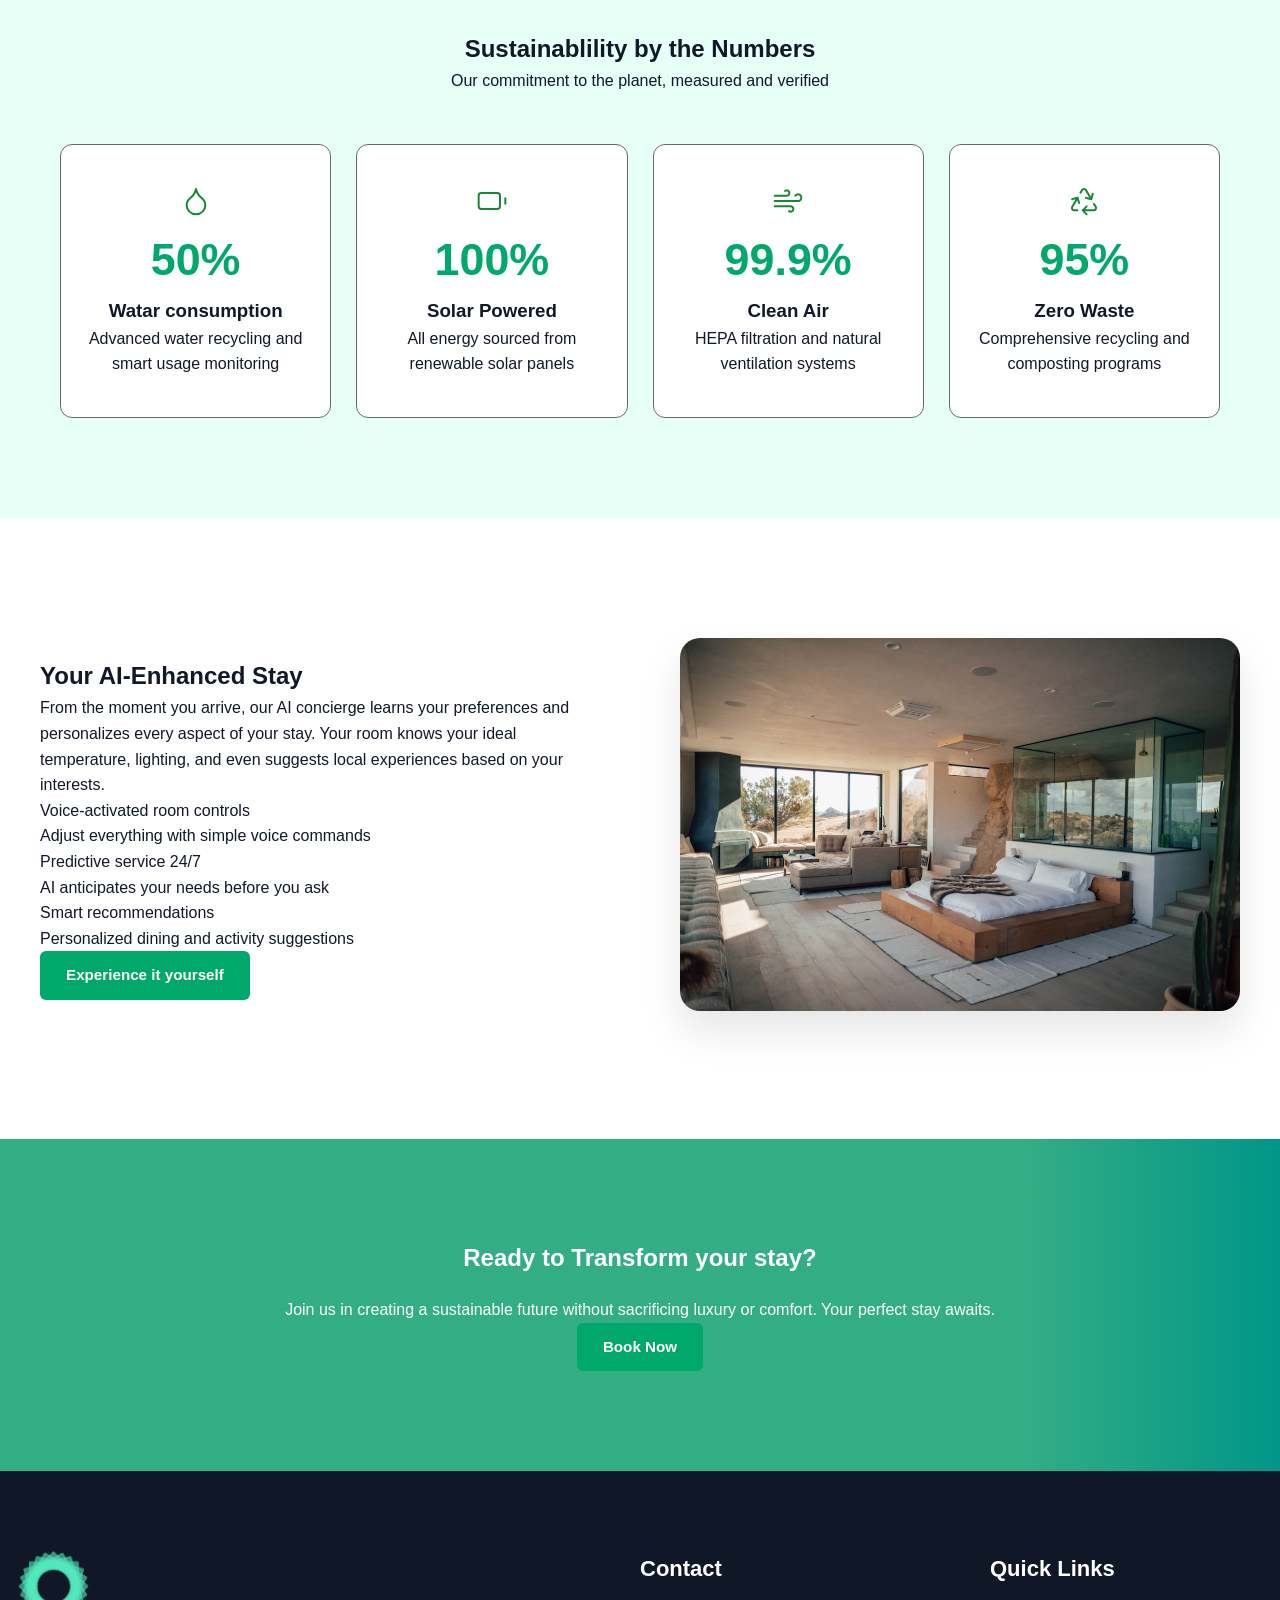
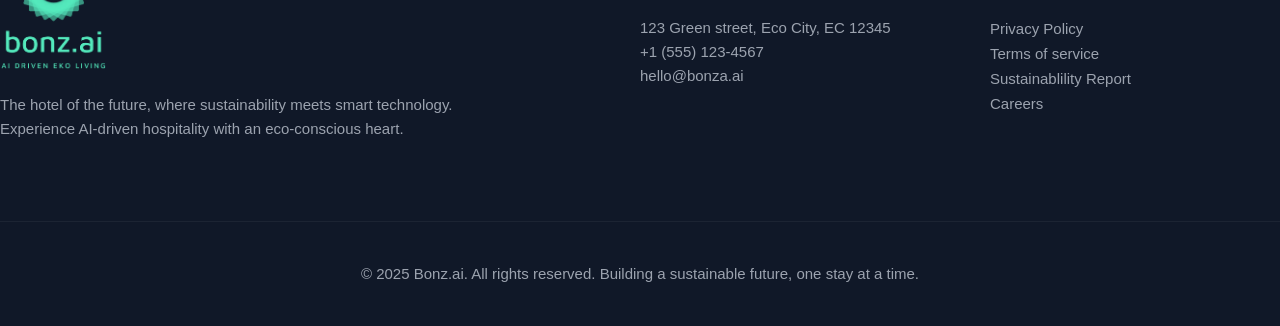
==== commit 7b698256: "fixad bokning-bar" ====
--- a/index.html
+++ b/index.html
@@ -15,15 +15,15 @@
                 <span></span> 
                 <span></span>
             </div>
+            <nav class="nav-links">
+                <a href="index.html">Home</a>
+                <a href="Booking.html">Booking</a>
+                <a href="About.html">About</a>
+                <a href="Booking.html" class="book-button">Book your stay</a>
+            </nav>
+        </div>
+    </header>
             
-        <nav class="nav-links">
-            <a href="index.html">Home</a>
-            <a href="Booking.html">Booking</a>
-            <a href="About.html">About</a>
-            <a href="Booking.html" class="book-button">Book your stay</a>
-        </nav>
-    </div>
-</header>
     
  
     <section class="hero">
@@ -41,13 +41,12 @@
     <div class="container">
         <div class="Booking-bar">
             <div class="input-wrapper">
-                <img src="bokning.icon/calendar-days.png" class="input-icon">
                 <input type="date"  id="Check In">
             </div>
             <div class="input-wrapper">
-                <img src="bokning.icon/calendar-days.png" class="input-icon">
                 <input type="date" id="Check Out">
             </div>
+            
             <div class="input-wrapper">
                 <img src="bokning.icon/users-round.png" class="input-icon">
                 <input type="number" placeholder="2 Guests" min="1">
@@ -56,6 +55,7 @@
         </div>
     </div>
 </section>
+                
     
     <section class="vision container">
         <div class="section-title">
@@ -108,7 +108,7 @@
  
         <div class="grid grid-4">
             <div class="stat-card">
-                <img src="stat.icon/droplet.svg" alt="">
+                <img src="stat.icon/droplet.svg" alt="stat icon">
                 <h3>50%</h3>
                 <h3>Watar consumption</h3>
                 <p>Advanced water recycling and smart usage monitoring</p>
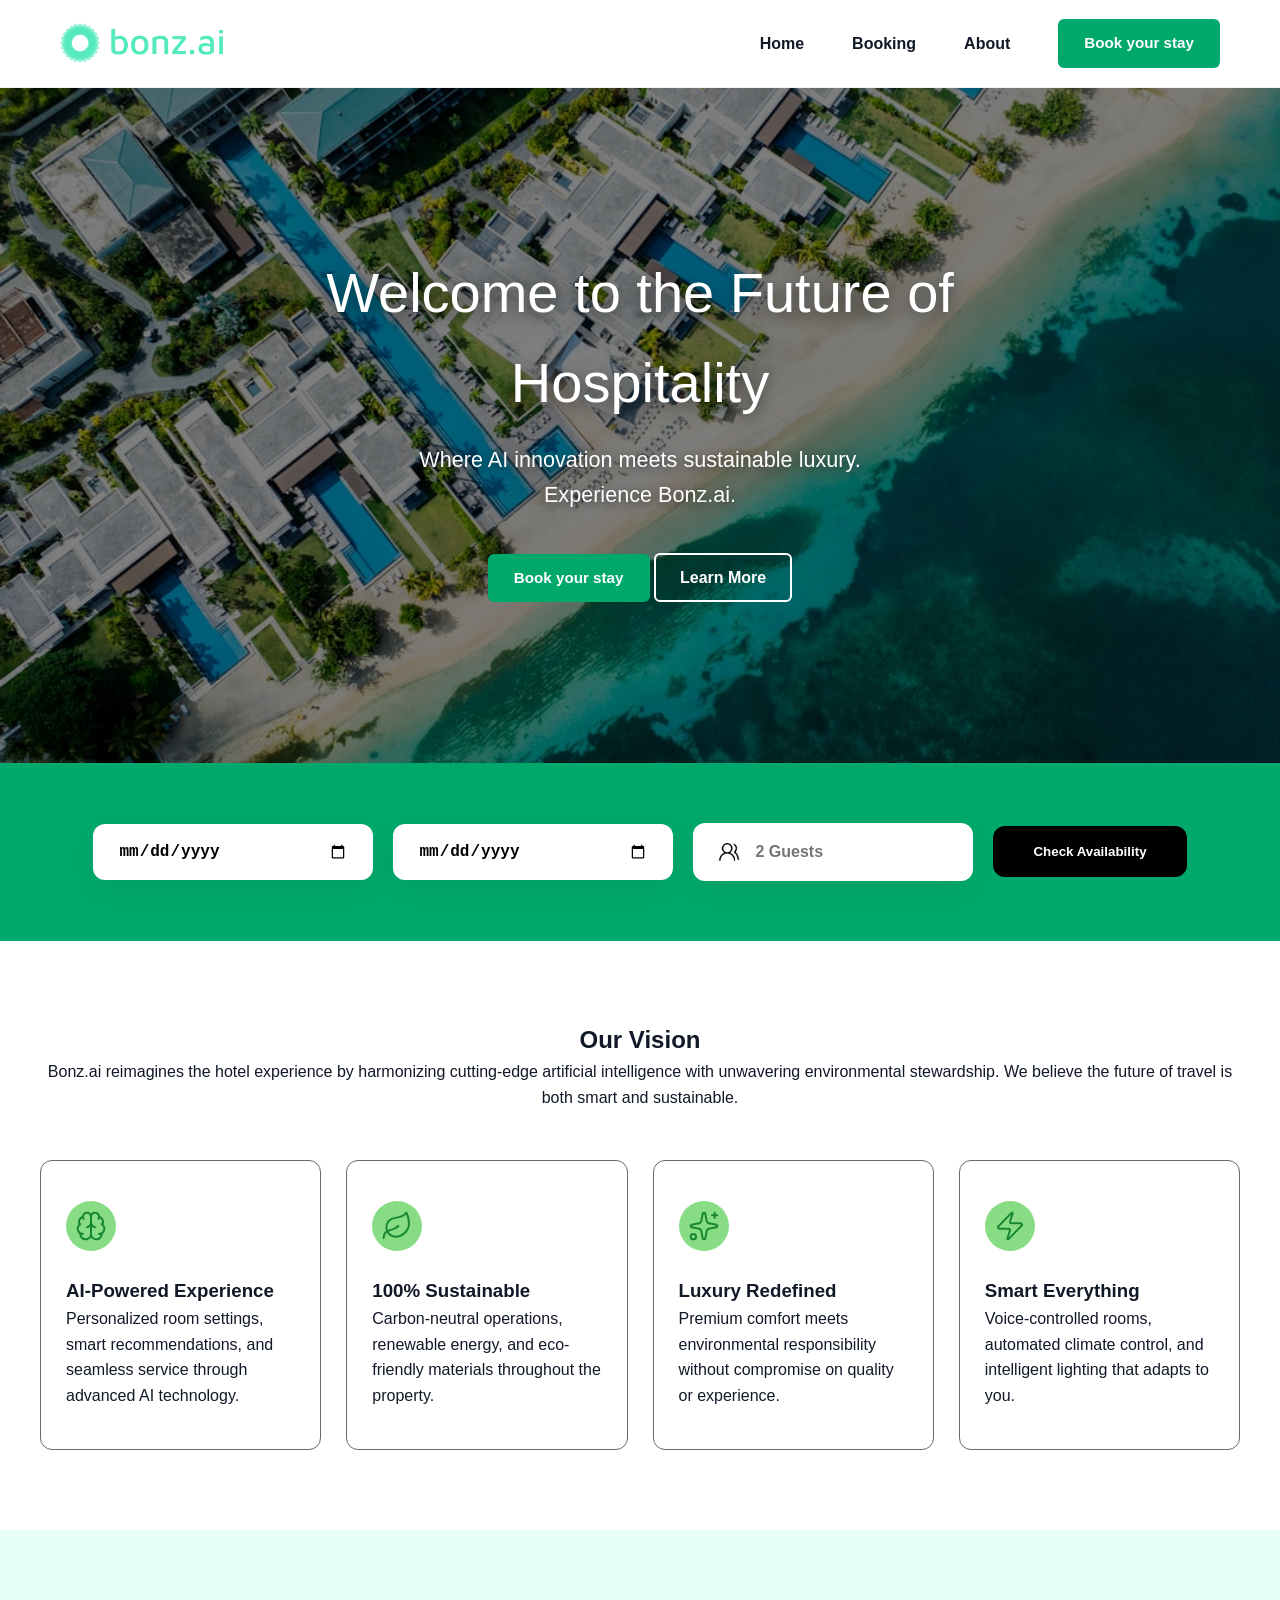
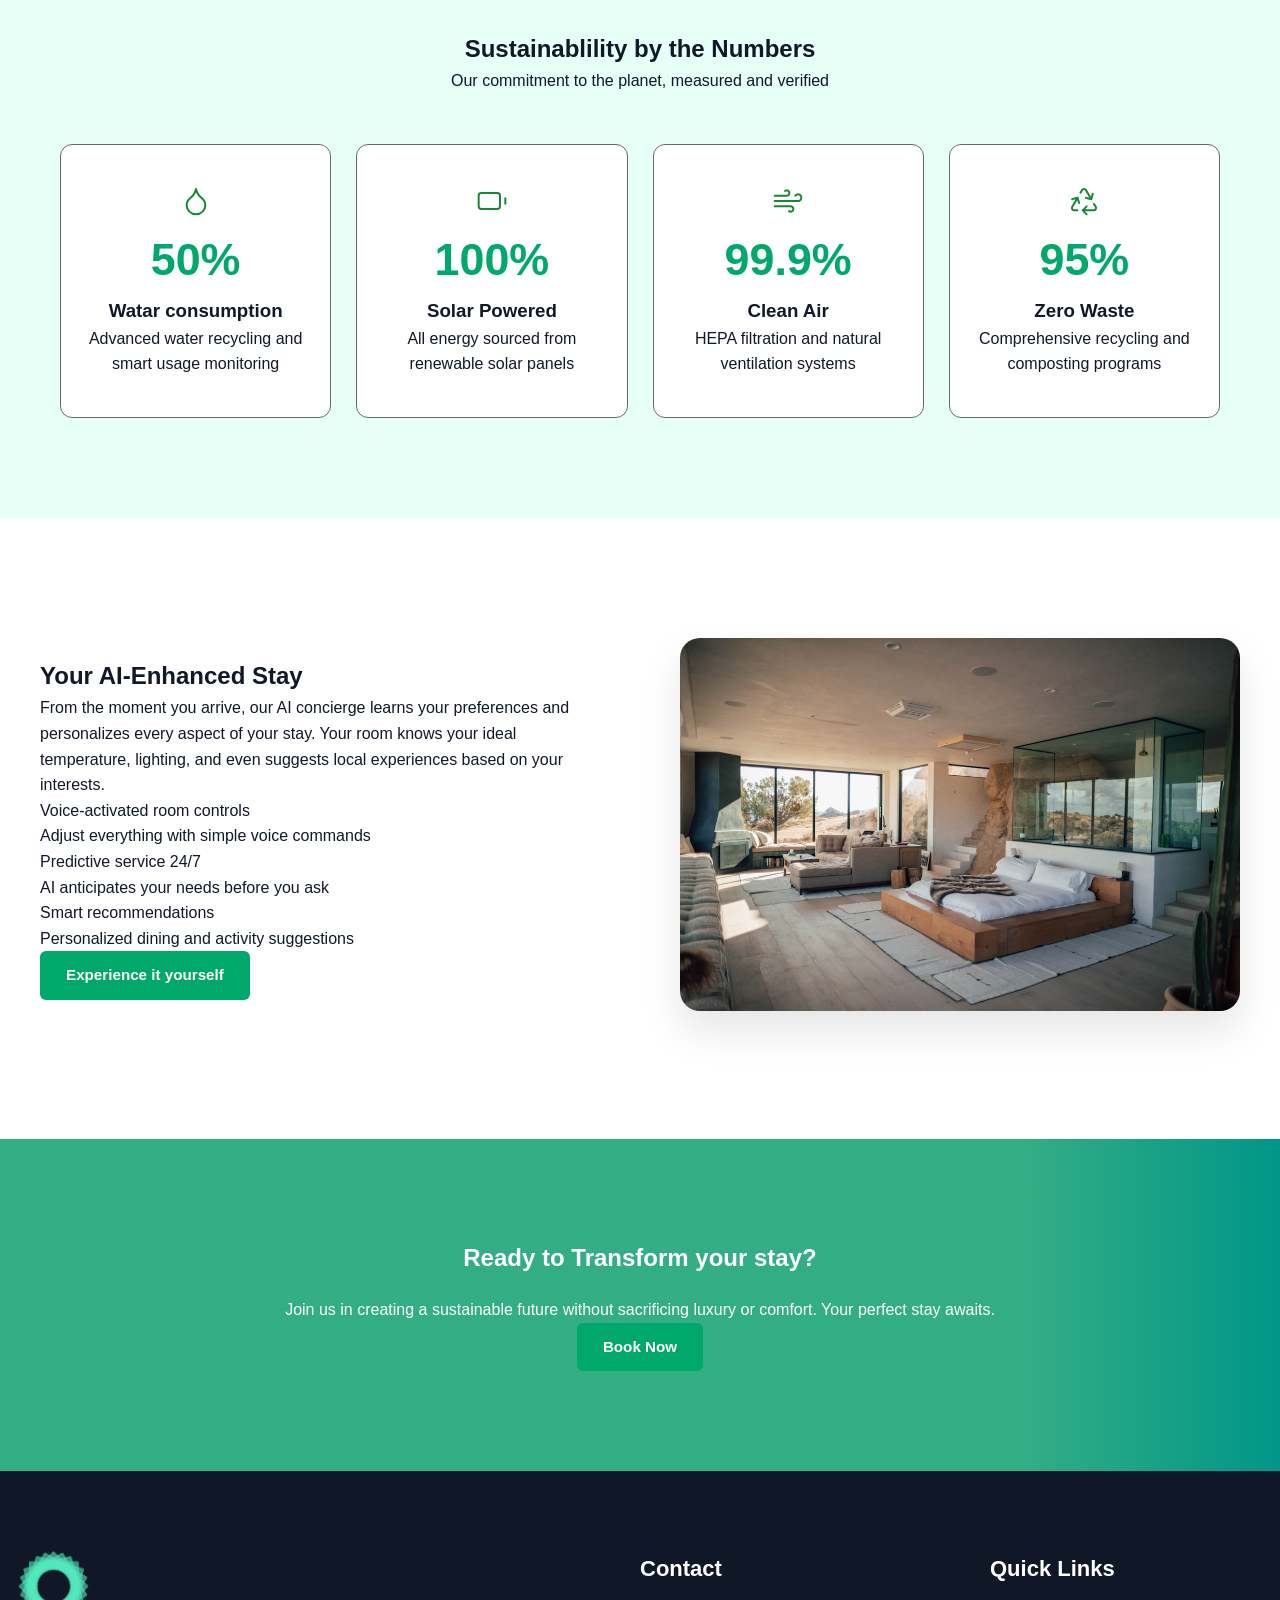
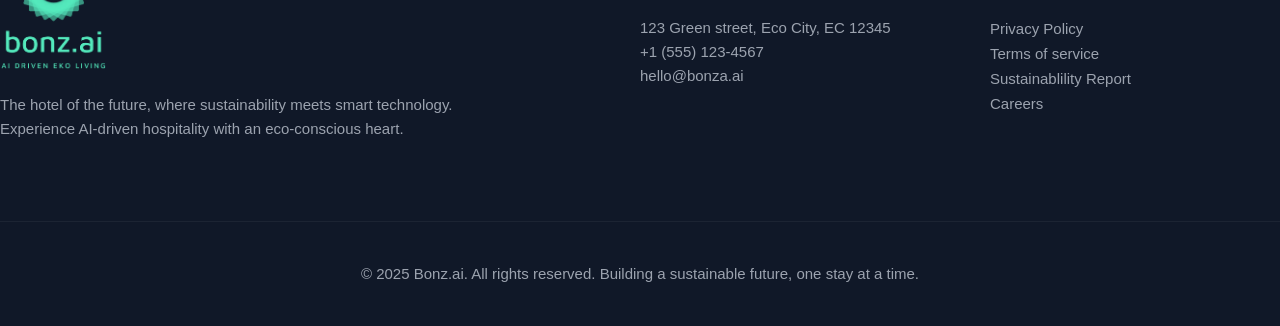
==== commit d7002349: "fixad hero" ====
--- a/index.html
+++ b/index.html
@@ -28,8 +28,9 @@
  
     <section class="hero">
         <div class= "hero-content">
-            <h1> Welcome to the Future of Hospitality </h1>
-            <p> Where AI innovation meets sustainable luxury. Experience Bonz.ai.</p>
+            <h1> Welcome to the Future of <br> Hospitality </h1>
+            <p> Where AI innovation meets sustainable luxury.<br> Experience Bonz.ai. </p>
+           
             <div class="hero-buttons">
                 <a href="Booking.html" class="btn-primary">Book your stay</a>
                 <a href="About.html" class="btn-secondary">Learn More</a>
--- a/StylesLanding.css
+++ b/StylesLanding.css
@@ -175,7 +175,7 @@
 
 .hero-content h1 {
   font-size: 3.5rem;
-  font-weight: 800;
+  font-weight: 300;
   margin-bottom: 1rem;
   text-shadow: 0 4px 15px rgba(0,0,0,0.5);
 }
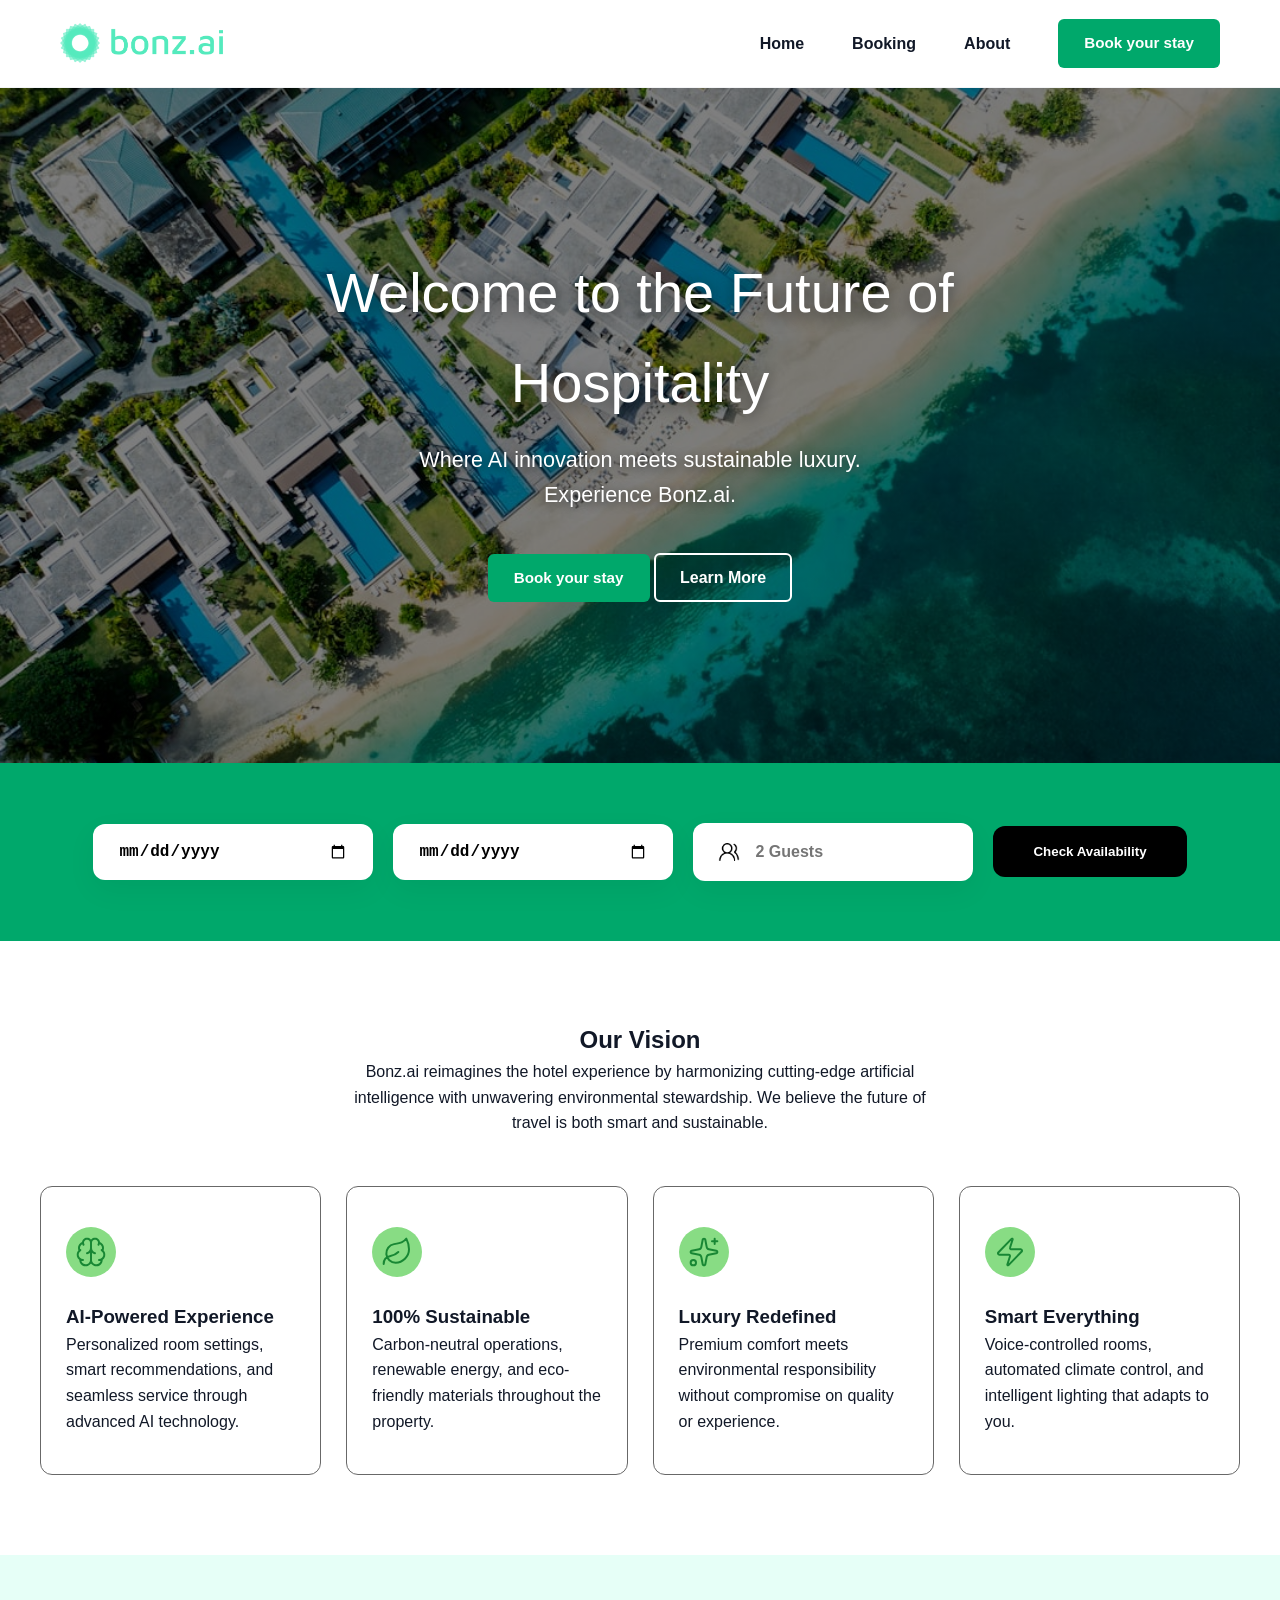
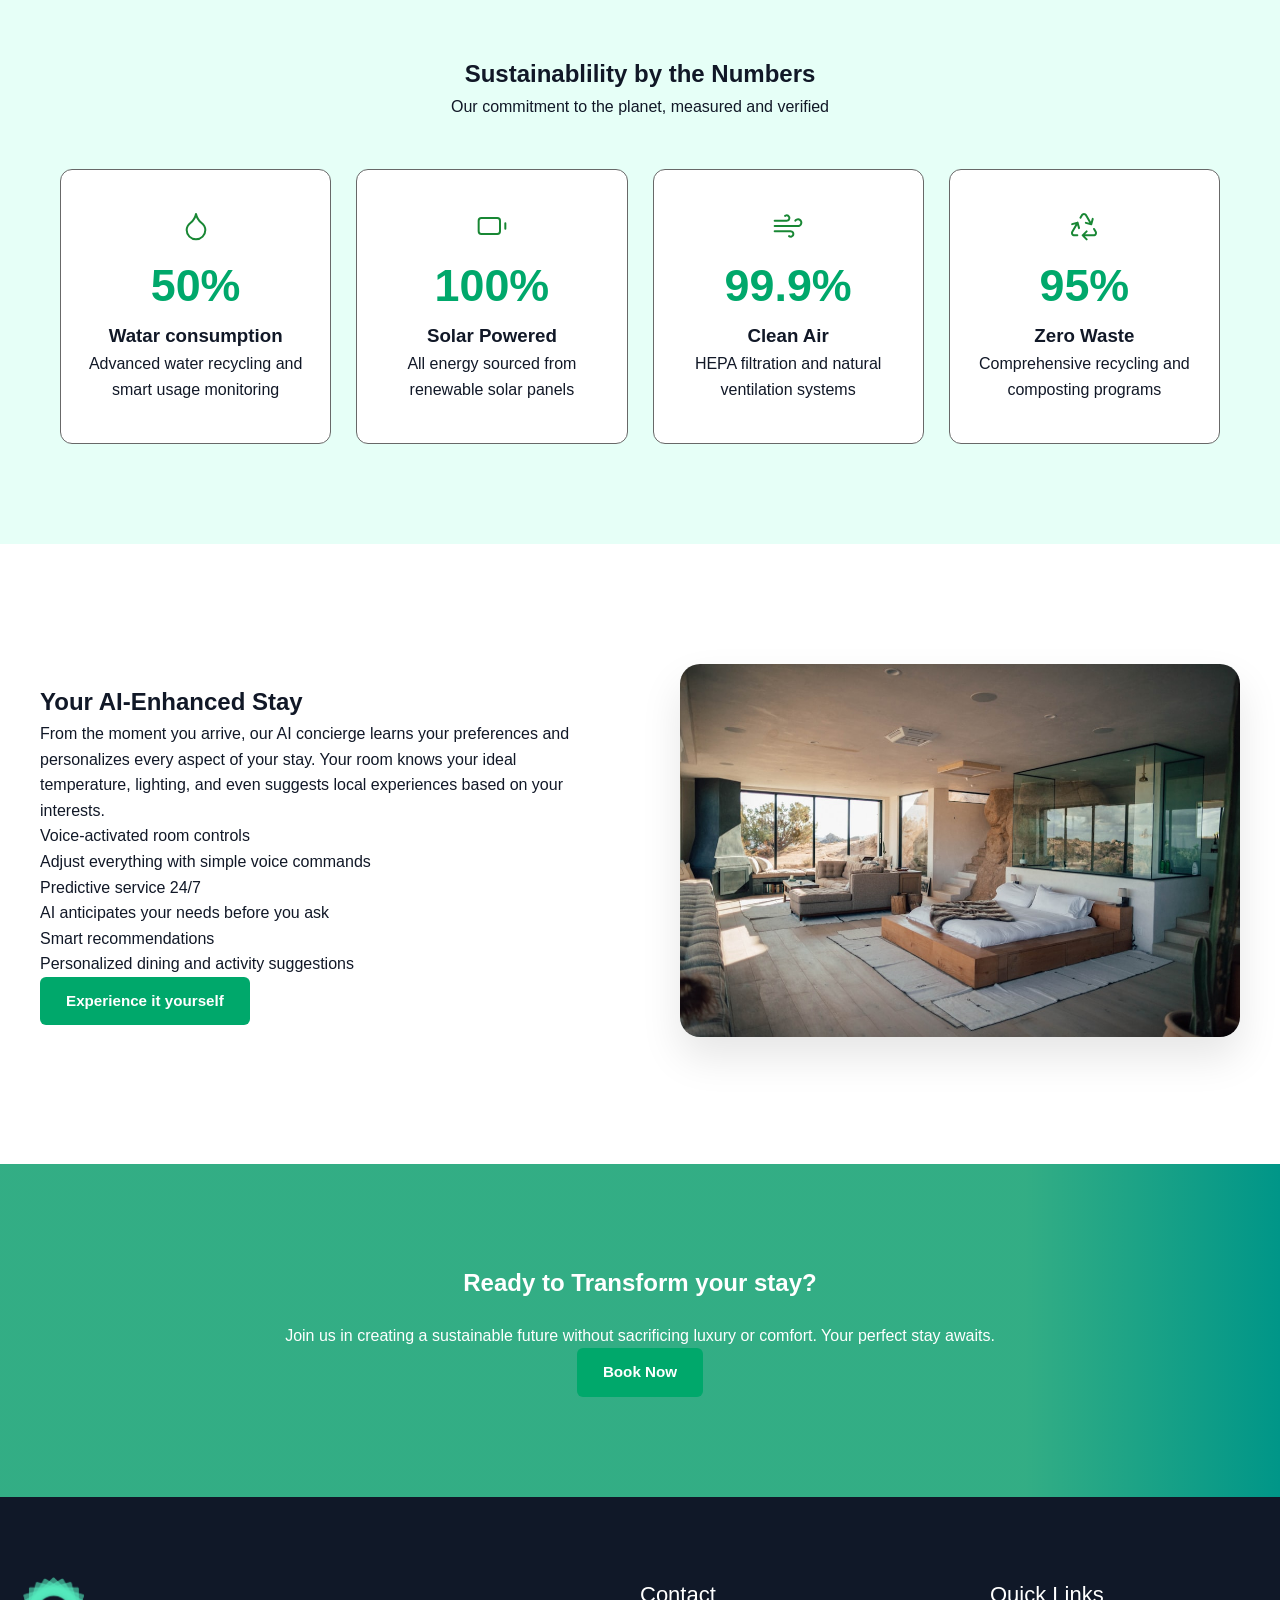
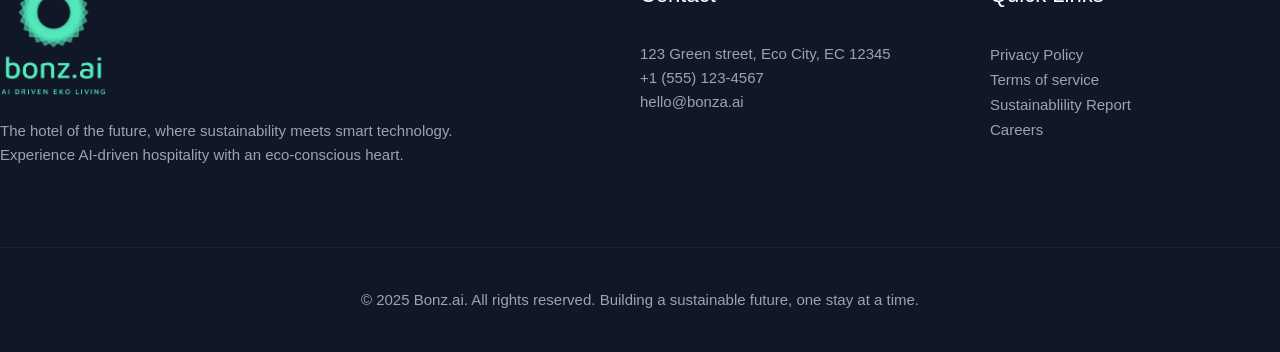
==== commit 0063bf2d: "Update index.html" ====
--- a/index.html
+++ b/index.html
@@ -61,7 +61,7 @@
     <section class="vision container">
         <div class="section-title">
             <h2>Our Vision </h2>
-            <p>Bonz.ai reimagines the hotel experience by harmonizing cutting-edge artificial intelligence with unwavering environmental stewardship. We believe the future of travel is both smart and sustainable.</p>
+            <p>Bonz.ai reimagines the hotel experience by harmonizing cutting-edge artificial<br> intelligence with unwavering environmental stewardship. We believe the future of <br> travel is both smart and sustainable.</p>
         </div>    
 
         <div class="card-grid">
--- a/StylesLanding.css
+++ b/StylesLanding.css
@@ -337,7 +337,7 @@
 footer h4 {
    color: #ffffff;
    font-size: 22px;
-   font-weight: 600; 
+   font-weight: 300; 
    margin-bottom: 30px; 
   }
 
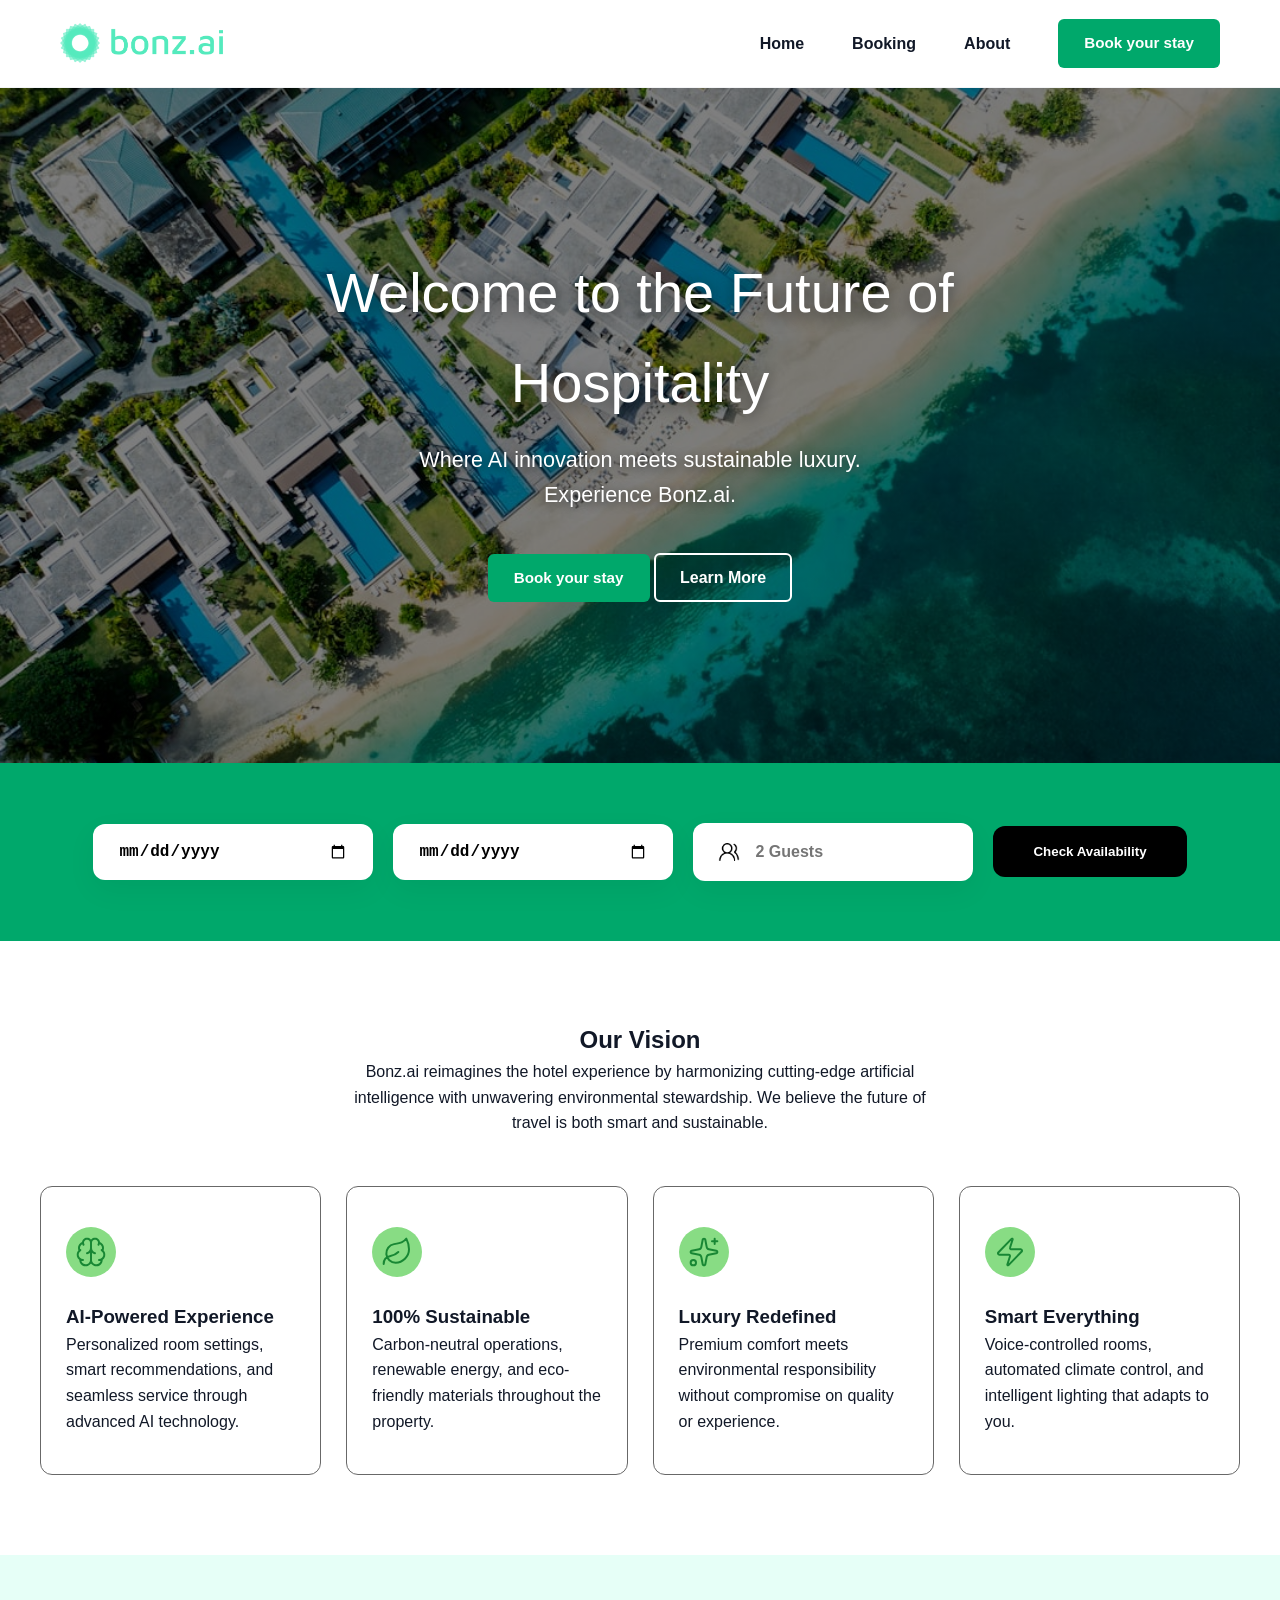
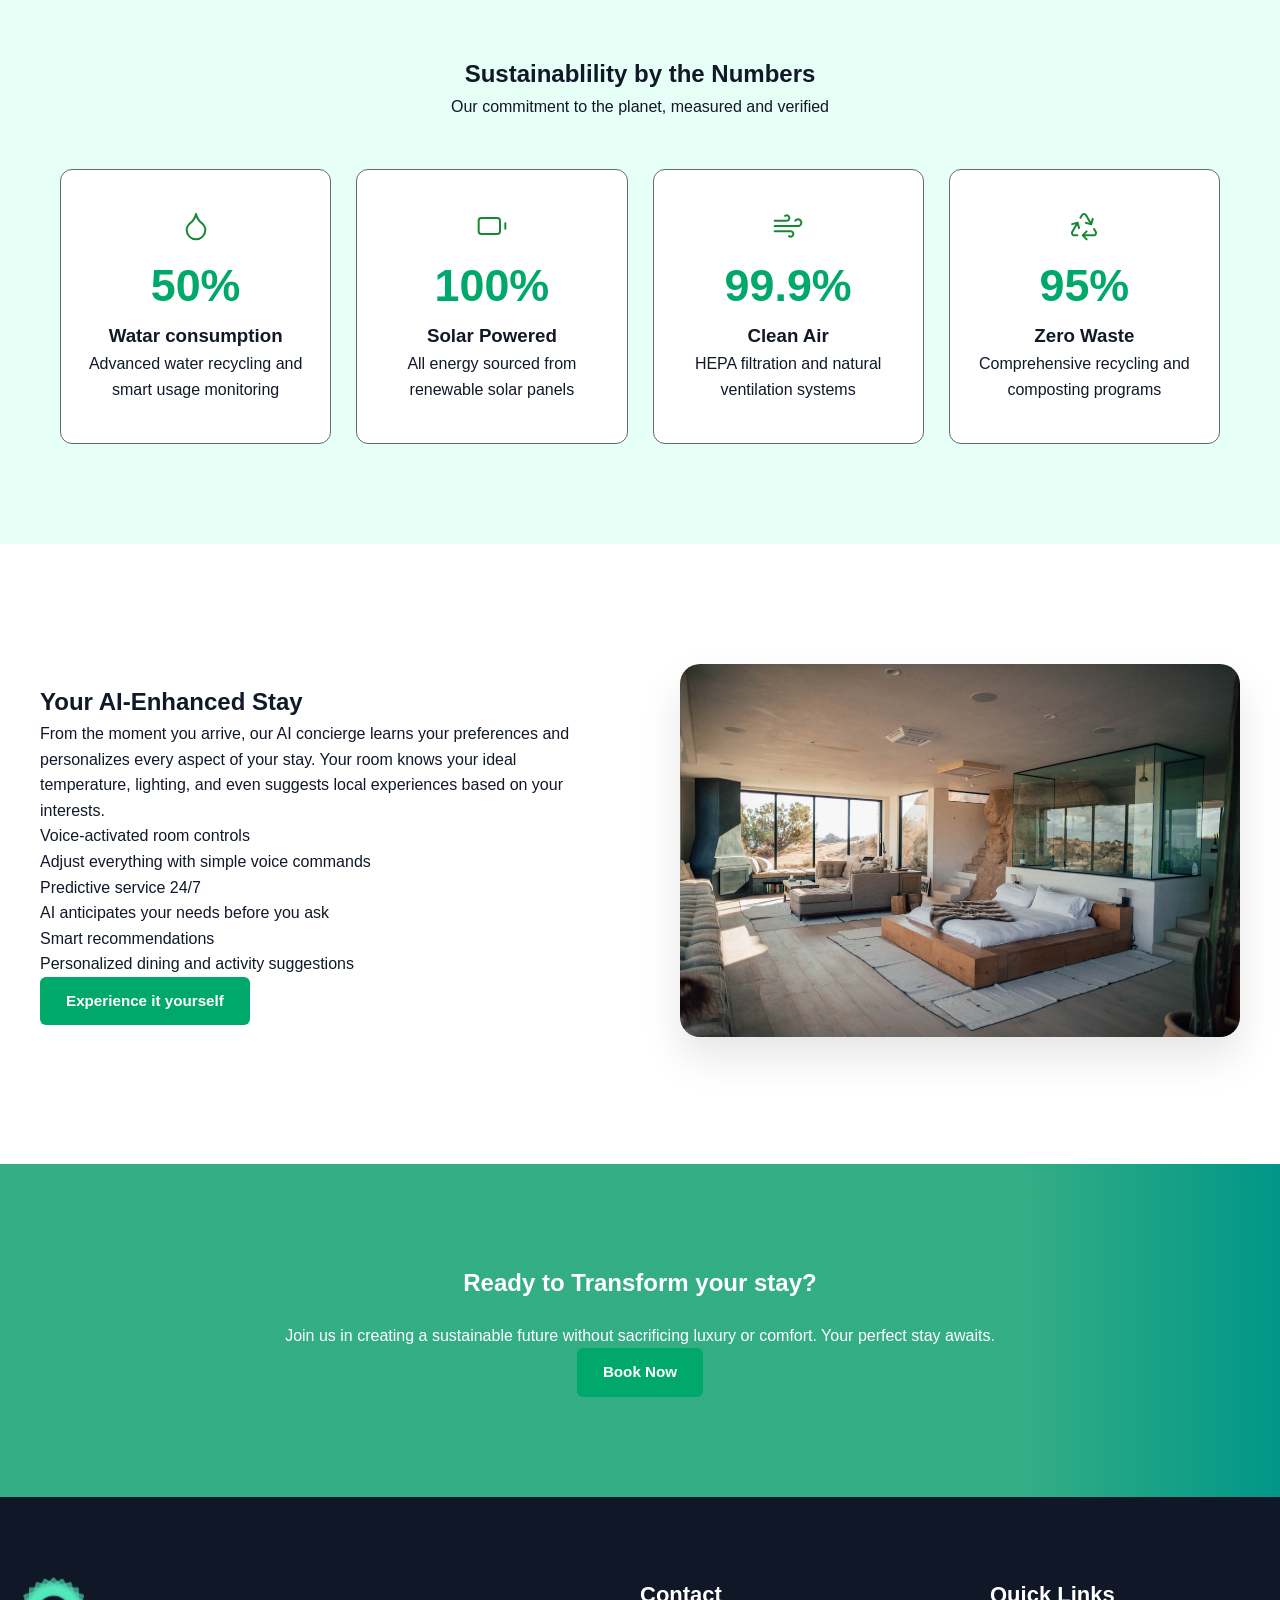
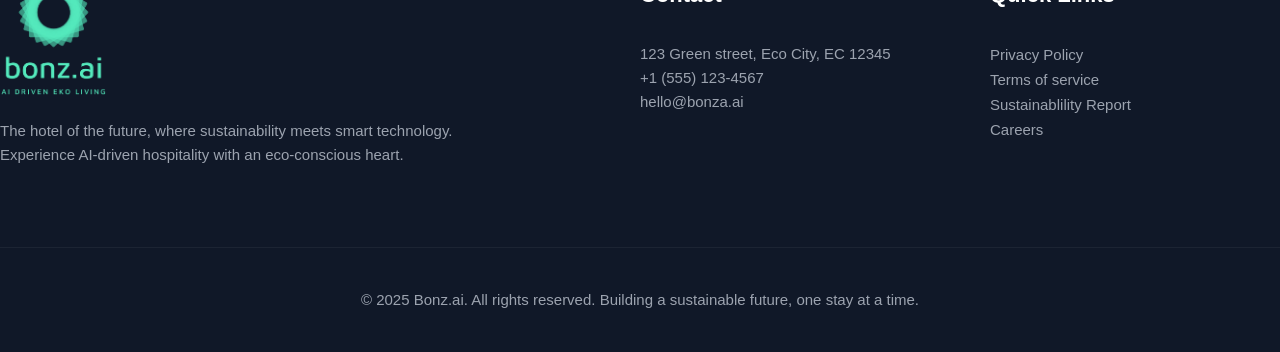
==== commit 88d2ea99: "fixad menu" ====
--- a/index.html
+++ b/index.html
@@ -15,7 +15,7 @@
                 <span></span> 
                 <span></span>
             </div>
-            <nav class="nav-links">
+            <nav class="nav-links" id="nav-menu">
                 <a href="index.html">Home</a>
                 <a href="Booking.html">Booking</a>
                 <a href="About.html">About</a>
--- a/StylesLanding.css
+++ b/StylesLanding.css
@@ -38,26 +38,17 @@
   cursor: pointer;        
 }
 
-
-  .hamburger span {
+.hamburger span {
   width: 30px;            
   height: 3px;            
   background-color: #000; 
   border-radius: 5px;     
-  }
-
-  @media (max-width: 576px) {
-
-  .hamburger {
-    display: flex; 
-  }
 }
 
 /* ============================================================
    2. SYNKADE KNAPPAR (CTA) 
    ============================================================ */
 
-/* ALLA GRÖNA KNAPPAR: Nav, Hero, Final CTA & Stay */
 .book-button, 
 .btn-primary, 
 .final-cta .btn,
@@ -76,7 +67,6 @@
   text-align: center;
 }
 
-/* Särskild stil för den svarta sökknappen i bokningsraden */
 .btn-search {
   background-color: #000000 ;
   color: var(--white) ;
@@ -96,7 +86,6 @@
   transform: translateY(-2px);
 }
 
-/* SEKUNDÄR KNAPP (Outline-stil för 'Learn More') */
 .btn-secondary {
   background-color: transparent ;
   color: var(--white) ;
@@ -115,7 +104,7 @@
 }
 
 /* ============================================================
-   3. HEADER & NAVIGATION (Med Hamburger-stöd)
+   3. HEADER & NAVIGATION
    ============================================================ */
 header {
   background: var(--white);
@@ -137,16 +126,6 @@
   display: block;
 }
 
-.hamburger {
-  display: none;
-  cursor: pointer;
-}
-
-.hamburger img {
-  width: 30px;
-  height: auto;
-}
-
 .nav-links {
   display: flex;
   gap: 3rem;
@@ -160,7 +139,7 @@
 }
 
 /* ============================================================
-   4. HERO & BOKNINGSRAD (Fixade Textstilar & Separata Boxar)
+   4. HERO & BOKNINGSRAD
    ============================================================ */
 .hero {
   background: linear-gradient(rgba(0,0,0,0.5), rgba(0,0,0,0.5)), 
@@ -175,7 +154,7 @@
 
 .hero-content h1 {
   font-size: 3.5rem;
-  font-weight: 300;
+  font-weight: 400;
   margin-bottom: 1rem;
   text-shadow: 0 4px 15px rgba(0,0,0,0.5);
 }
@@ -226,7 +205,7 @@
 }
 
 /* ============================================================
-   5. VISION & STATS (4 Kolumner på rad)
+   5. VISION & STATS
    ============================================================ */
 .vision {
   padding: 80px 0;
@@ -292,7 +271,7 @@
 
 .stay-content, .stay-image {
    flex: 1; 
-  }
+}
 
 .stay-image img {
   width: 100%;
@@ -310,7 +289,7 @@
 .final-cta h2 { 
   color: white; 
   margin-bottom: 20px;
- }
+}
 
 /* ============================================================
    7. FOOTER
@@ -332,14 +311,14 @@
 .footer-info img {
    height: 120px; 
    margin-bottom: 15px; 
-  }
+}
 
 footer h4 {
    color: #ffffff;
    font-size: 22px;
-   font-weight: 300; 
+   font-weight: 600; 
    margin-bottom: 30px; 
-  }
+}
 
 .footer-links {
   display: flex;
@@ -350,7 +329,7 @@
 .footer-links a {
    color: #9ca3af; 
    text-decoration: none;
-   }
+}
 
 .copyright {
   text-align: center;
@@ -360,16 +339,21 @@
 }
 
 /* ============================================================
-   8. RESPONSIVITET
+   8. RESPONSIVITET (Fixad för mobilmeny)
    ============================================================ */
 @media (max-width: 1024px) {
   .card-grid, .grid-4 { grid-template-columns: repeat(2, 1fr); }
 }
 
 @media (max-width: 768px) {
-  .hamburger { display: block; }
+  /* Visa hamburgaren */
+  .hamburger { 
+    display: flex; 
+  }
+
+  /* Dölj menyn i standardläge på mobil */
   .nav-links {
-    display: none;
+    display: none; 
     flex-direction: column;
     position: absolute;
     top: 100%;
@@ -378,28 +362,38 @@
     background: var(--white);
     padding: 2rem;
     box-shadow: 0 10px 20px rgba(0,0,0,0.1);
-  }
+    z-index: 999;
+  }
+
+  /* Visa menyn när JavaScript lägger till .show */
   .nav-links.show { 
     display: flex; 
   }
+
   .Booking-bar { 
     flex-direction: column; 
   }
+
   .input-wrapper, .btn-search {
      width: 100%; 
      max-width: 100%; 
-    }
+  }
+
   .card-grid, .grid-4 {
      grid-template-columns: 1fr; 
-    }
+  }
+
   .stay {
      flex-direction: column;
-     }
+  }
+
   .stay-image {
      order: -1;
-     }
+  }
+
   .container-grid-3 { 
     grid-template-columns: 1fr; 
-    text-align: center; gap: 40px;
-   }
+    text-align: center; 
+    gap: 40px;
+  }
 }
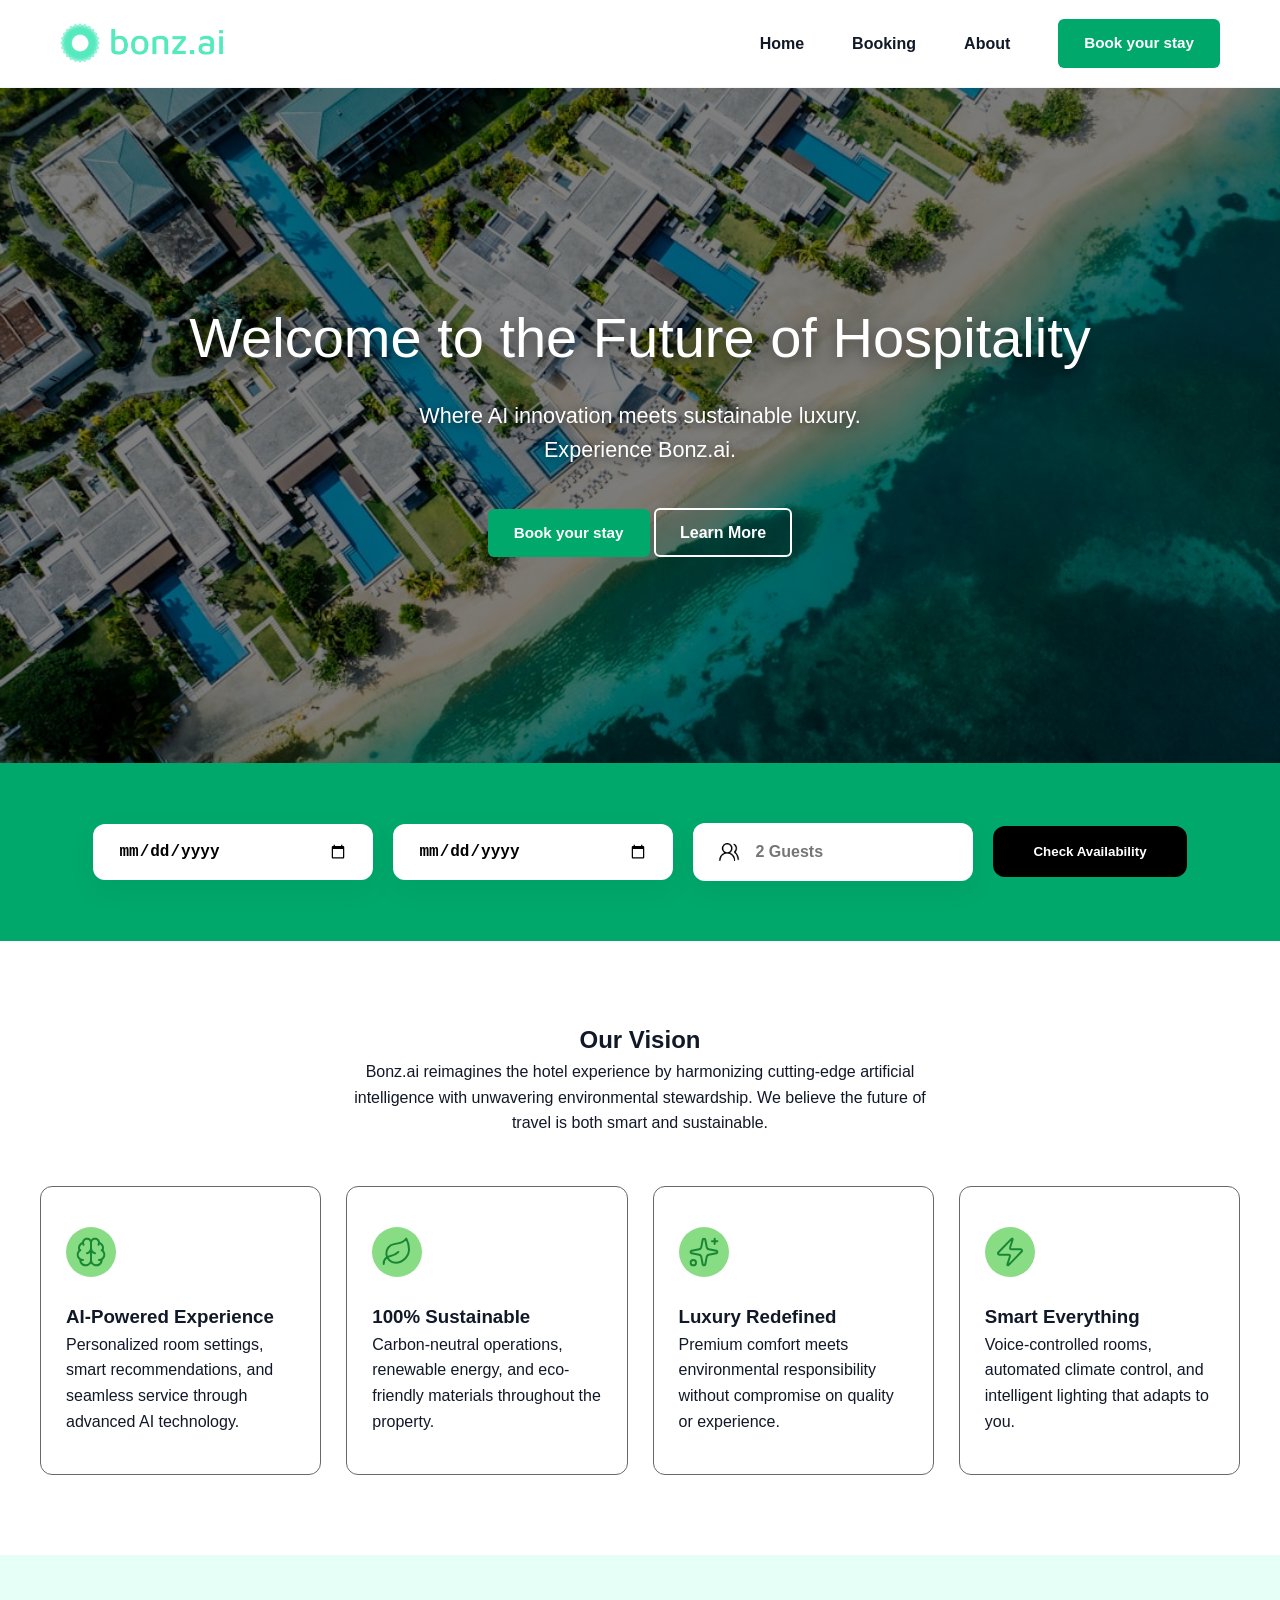
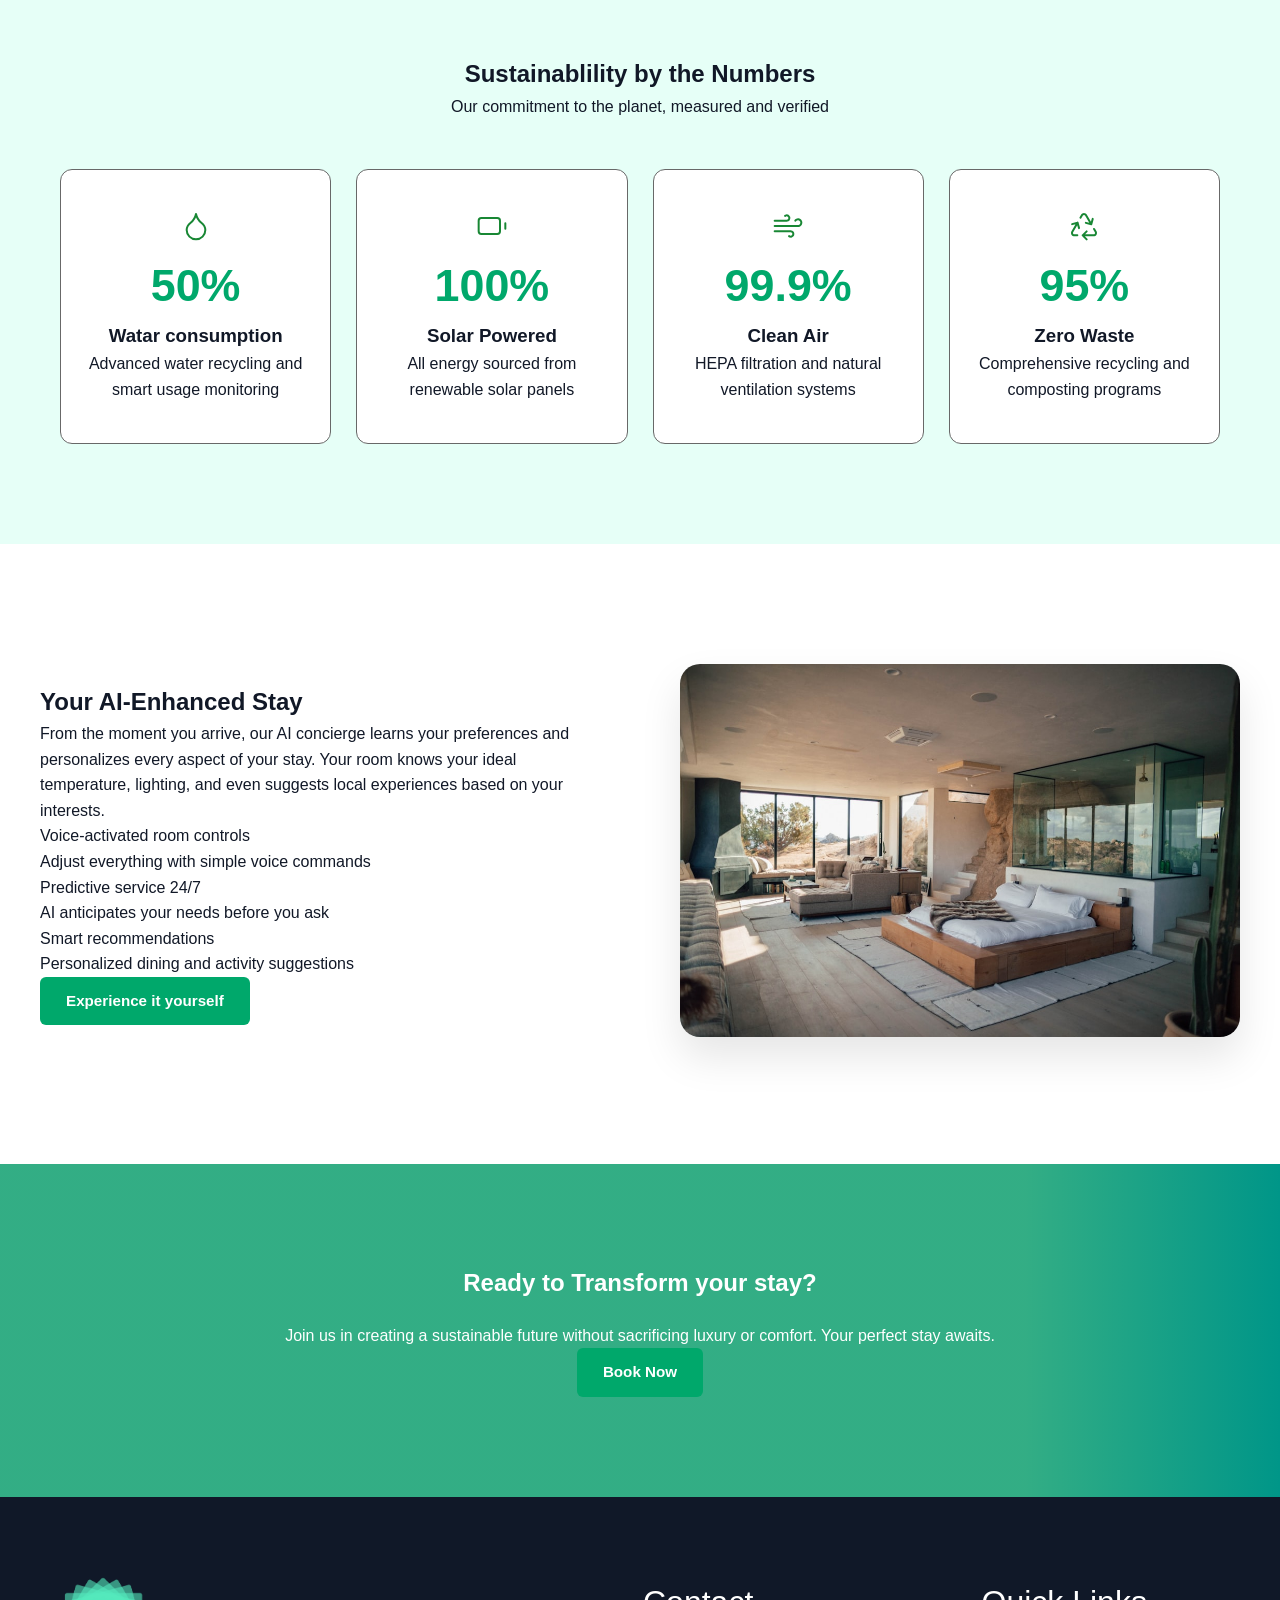
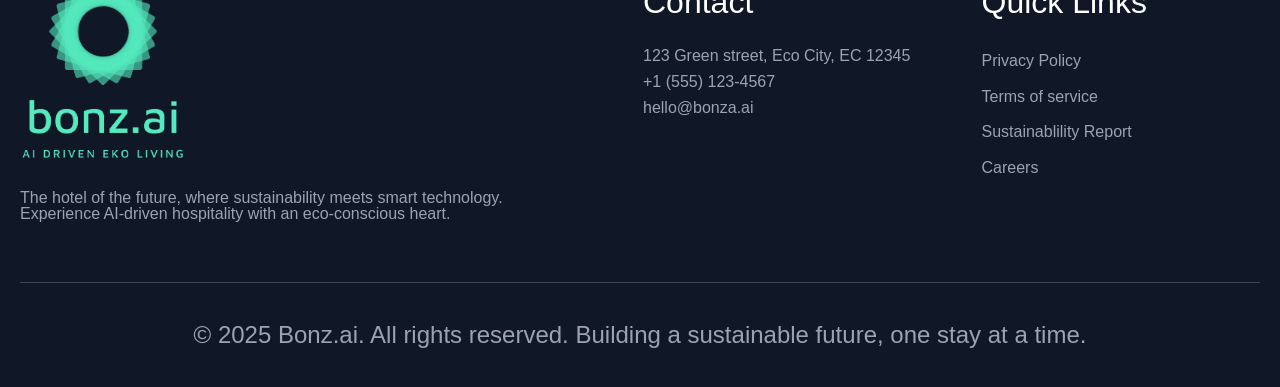
==== commit bfacc9b0: "media fix" ====
--- a/index.html
+++ b/index.html
@@ -28,7 +28,7 @@
  
     <section class="hero">
         <div class= "hero-content">
-            <h1> Welcome to the Future of <br> Hospitality </h1>
+            <h1> Welcome to the Future of  Hospitality </h1>
             <p> Where AI innovation meets sustainable luxury.<br> Experience Bonz.ai. </p>
            
             <div class="hero-buttons">
@@ -163,29 +163,32 @@
                     <div class="container-grid-3">
                         <div class="footer-info">
                             <img src="footer.png" alt="logo">
-                            <p>The hotel of the future, where sustainability meets smart technology.<br>Experience AI-driven hospitality with an eco-conscious heart. </p>
+                            <p>
+                                The hotel of the future, where sustainability meets smart technology.<br>
+                                Experience AI-driven hospitality with an eco-conscious heart.
+                            </p>
                         </div>
-                        
                         <div class="footer-contact">
                             <h4>Contact</h4>
                             <p>123 Green street, Eco City, EC 12345</p>
                             <p>+1 (555) 123-4567</p>
                             <p>hello@bonza.ai</p>
                         </div>
-                        
+                            
                         <div class="footer-links">
                             <h4>Quick Links</h4>
                             <a href="#">Privacy Policy</a>
                             <a href="#">Terms of service</a>
                             <a href="#">Sustainablility Report</a>
                             <a href="#">Careers</a>
-                        </div>
+                        </div>    
                     </div>
-                    
+                    <hr class="footer-divider">
                     <div class="copyright">
                         &copy; 2025 Bonz.ai. All rights reserved. Building a sustainable future, one stay at a time.
                     </div>
                 </footer>
+
                 <script src="landing.js"></script>
             </body>
             </html>
--- a/StylesLanding.css
+++ b/StylesLanding.css
@@ -1,5 +1,5 @@
 /* ============================================================
-   1. VARIABLER & BAS
+   1. GRUNDLÄGGANDE STILAR
    ============================================================ */
 :root {
   --primary-green: #00a86b;     
@@ -203,7 +203,7 @@
   font-size: 1rem;
   width: 100%;
 }
-
+ 
 /* ============================================================
    5. VISION & STATS
    ============================================================ */
@@ -295,105 +295,240 @@
    7. FOOTER
    ============================================================ */
 footer {
-  background-color: #101828;
+  width: 100%;
+  background: #101828;
   color: #9ca3af;
   padding: 80px 0 40px;
-  font-size: 15px;
-}
-
+  font-family: Inter, sans-serif;
+}
+
+/* GRID LAYOUT — Figma desktop */
 .container-grid-3 {
+  width: 1240px;
+  max-width: 100%;
+  margin: 0 auto;
   display: grid;
-  grid-template-columns: 2fr 1fr 1fr; 
+  grid-template-columns: 563px 1fr 1fr;
   gap: 60px;
-  align-items: start;
-}
-
+}
+
+/* LEFT COLUMN */
 .footer-info img {
-   height: 120px; 
-   margin-bottom: 15px; 
-}
-
+  width: 166px;
+  height: auto;
+  margin-bottom: 20px;
+}
+
+.footer-info p {
+  width: 563px;
+  font-size: 16px;
+  line-height: 100%;
+  color: #9ca3af;
+}
+
+/* COLUMN TITLES */
 footer h4 {
-   color: #ffffff;
-   font-size: 22px;
-   font-weight: 600; 
-   margin-bottom: 30px; 
-}
-
-.footer-links {
-  display: flex;
-  flex-direction: column;
-  gap: 1px;
-}
-
+  font-size: 32px;
+  font-weight: 400;
+  color: #ffffff;
+  margin-bottom: 20px;
+}
+
+/* CONTACT TEXT */
+.footer-contact p {
+  font-size: 16px;
+  line-height: 100%;
+  margin-bottom: 10px;
+}
+
+/* QUICK LINKS */
 .footer-links a {
-   color: #9ca3af; 
-   text-decoration: none;
-}
-
+  display: block;
+  font-size: 16px;
+  color: #9ca3af;
+  text-decoration: none;
+  margin-bottom: 10px;
+}
+
+.footer-links a:hover {
+  color: #ffffff;
+}
+
+/* DIVIDER */
+.footer-divider {
+  width: 1240px;
+  max-width: 100%;
+  margin: 60px auto 40px;
+  border: none;
+  border-top: 1px solid #ffffff;
+  opacity: 0.2;
+}
+
+/* COPYRIGHT */
+copyright,
 .copyright {
   text-align: center;
-  margin-top: 80px;
-  padding-top: 40px;
-  border-top: 1px solid rgba(255,255,255,0.05);
-}
-
-/* ============================================================
-   8. RESPONSIVITET (Fixad för mobilmeny)
-   ============================================================ */
+  font-size: 24px;
+  color: #9ca3af;
+  line-height: 100%;
+  max-width: 953px;
+  margin: 0 auto;
+}
+
+  /* ============================================================
+   8. MODERN RESPONSIVITET (HELT FLEXIBEL VERSION)
+   ============================================================ */
+   
+html, body {
+  overflow-x: hidden; 
+  width: 100%;
+  position: relative;
+}
+
+/* ---  SURFPLATTOR (Max 1024px) --- */
 @media (max-width: 1024px) {
-  .card-grid, .grid-4 { grid-template-columns: repeat(2, 1fr); }
-}
-
+  .container {
+    padding: 0 30px;
+  }
+
+  .card-grid, .grid-4 { 
+    grid-template-columns: repeat(2, 1fr); 
+  }
+
+  .container-grid-3 {
+    grid-template-columns: 1fr 1fr; 
+    width: 100%;
+    padding: 0 40px;
+  }
+}
+
+/* --- MOBILER (Max 768px) --- */
 @media (max-width: 768px) {
-  /* Visa hamburgaren */
+  
+  
+  header {
+    padding: 1rem 0;
+  }
+
   .hamburger { 
     display: flex; 
   }
 
-  /* Dölj menyn i standardläge på mobil */
   .nav-links {
-    display: none; 
+    display: none;
     flex-direction: column;
     position: absolute;
     top: 100%;
     left: 0;
     width: 100%;
     background: var(--white);
-    padding: 2rem;
+    padding: 1.5rem;
     box-shadow: 0 10px 20px rgba(0,0,0,0.1);
-    z-index: 999;
-  }
-
-  /* Visa menyn när JavaScript lägger till .show */
+    z-index: 1000;
+    gap: 1rem;
+  }
+
   .nav-links.show { 
-    display: flex; 
-  }
-
+    display: flex;
+  }
+
+  /* HERO SEKTION */
+  .hero {
+    height: auto;
+    min-height: 60vh;
+    padding: 80px 20px;
+  }
+
+  .hero-content h1 {
+    font-size: 2rem; 
+    line-height: 1.2;
+  }
+
+  .hero-buttons {
+    display: flex;
+    flex-direction: column;
+    gap: 15px;
+    align-items: center;
+  }
+
+  .hero-buttons .btn-primary, 
+  .hero-buttons .btn-secondary {
+    width: 100%;
+    max-width: 300px;
+  }
+
+  
   .Booking-bar { 
     flex-direction: column; 
-  }
-
-  .input-wrapper, .btn-search {
-     width: 100%; 
-     max-width: 100%; 
-  }
-
-  .card-grid, .grid-4 {
-     grid-template-columns: 1fr; 
-  }
-
+    width: 100%;
+    padding: 0 10px;
+    gap: 15px;
+  }
+
+  .input-wrapper {
+    max-width: 100% !important; 
+    width: 100%;
+  }
+
+  .btn-search { 
+    width: 100%;
+    padding: 15px;
+  }
+
+  /* CARDS & GRIDS (Bild 2 fix) */
+  .card-grid, .grid-4 { 
+    grid-template-columns: 1fr !important; 
+    gap: 20px;
+  }
+
+  .card, .stat-card {
+    text-align: center;
+  }
+
+  .card .icon, .stat-card .icon-circle {
+    margin: 0 auto 20px; 
+  }
+
+  
   .stay {
-     flex-direction: column;
-  }
-
-  .stay-image {
-     order: -1;
-  }
-
+    flex-direction: column;
+    padding: 60px 20px;
+    gap: 30px;
+  }
+
+  .stay-image { 
+    order: -1; 
+  }
+
+  .stay-content {
+    text-align: center;
+  }
+
+  
   .container-grid-3 { 
     grid-template-columns: 1fr; 
     text-align: center; 
-    gap: 40px;
+    gap: 30px;
+    padding: 0 20px;
+  }
+
+  .footer-info p {
+    width: 100% !important;
+    max-width: 100%;
+    margin: 0 auto;
+  }
+
+  .footer-info img {
+    margin: 0 auto 20px;
+  }
+
+  .footer-divider {
+    width: 100%;
+    margin: 40px 0;
+  }
+
+  .copyright {
+    font-size: 16px;
+    padding: 0 10px;
   }
 }
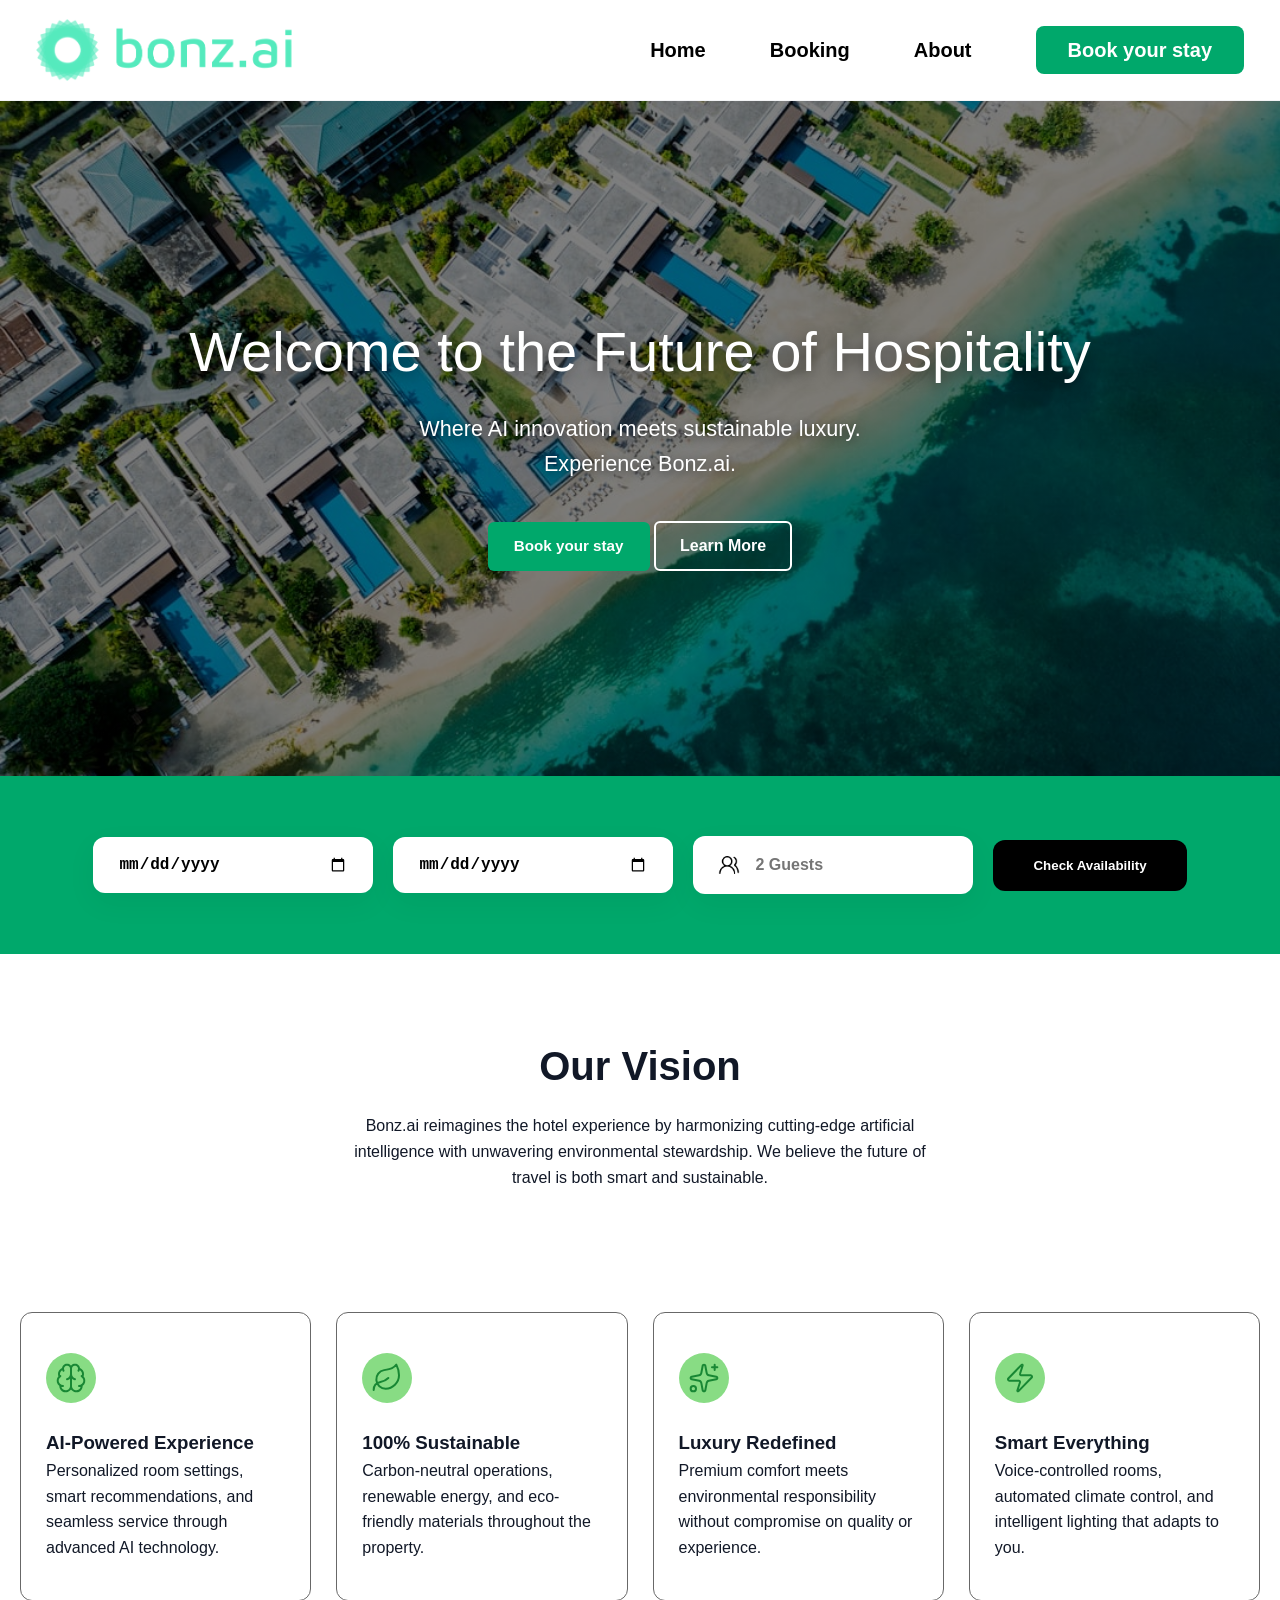
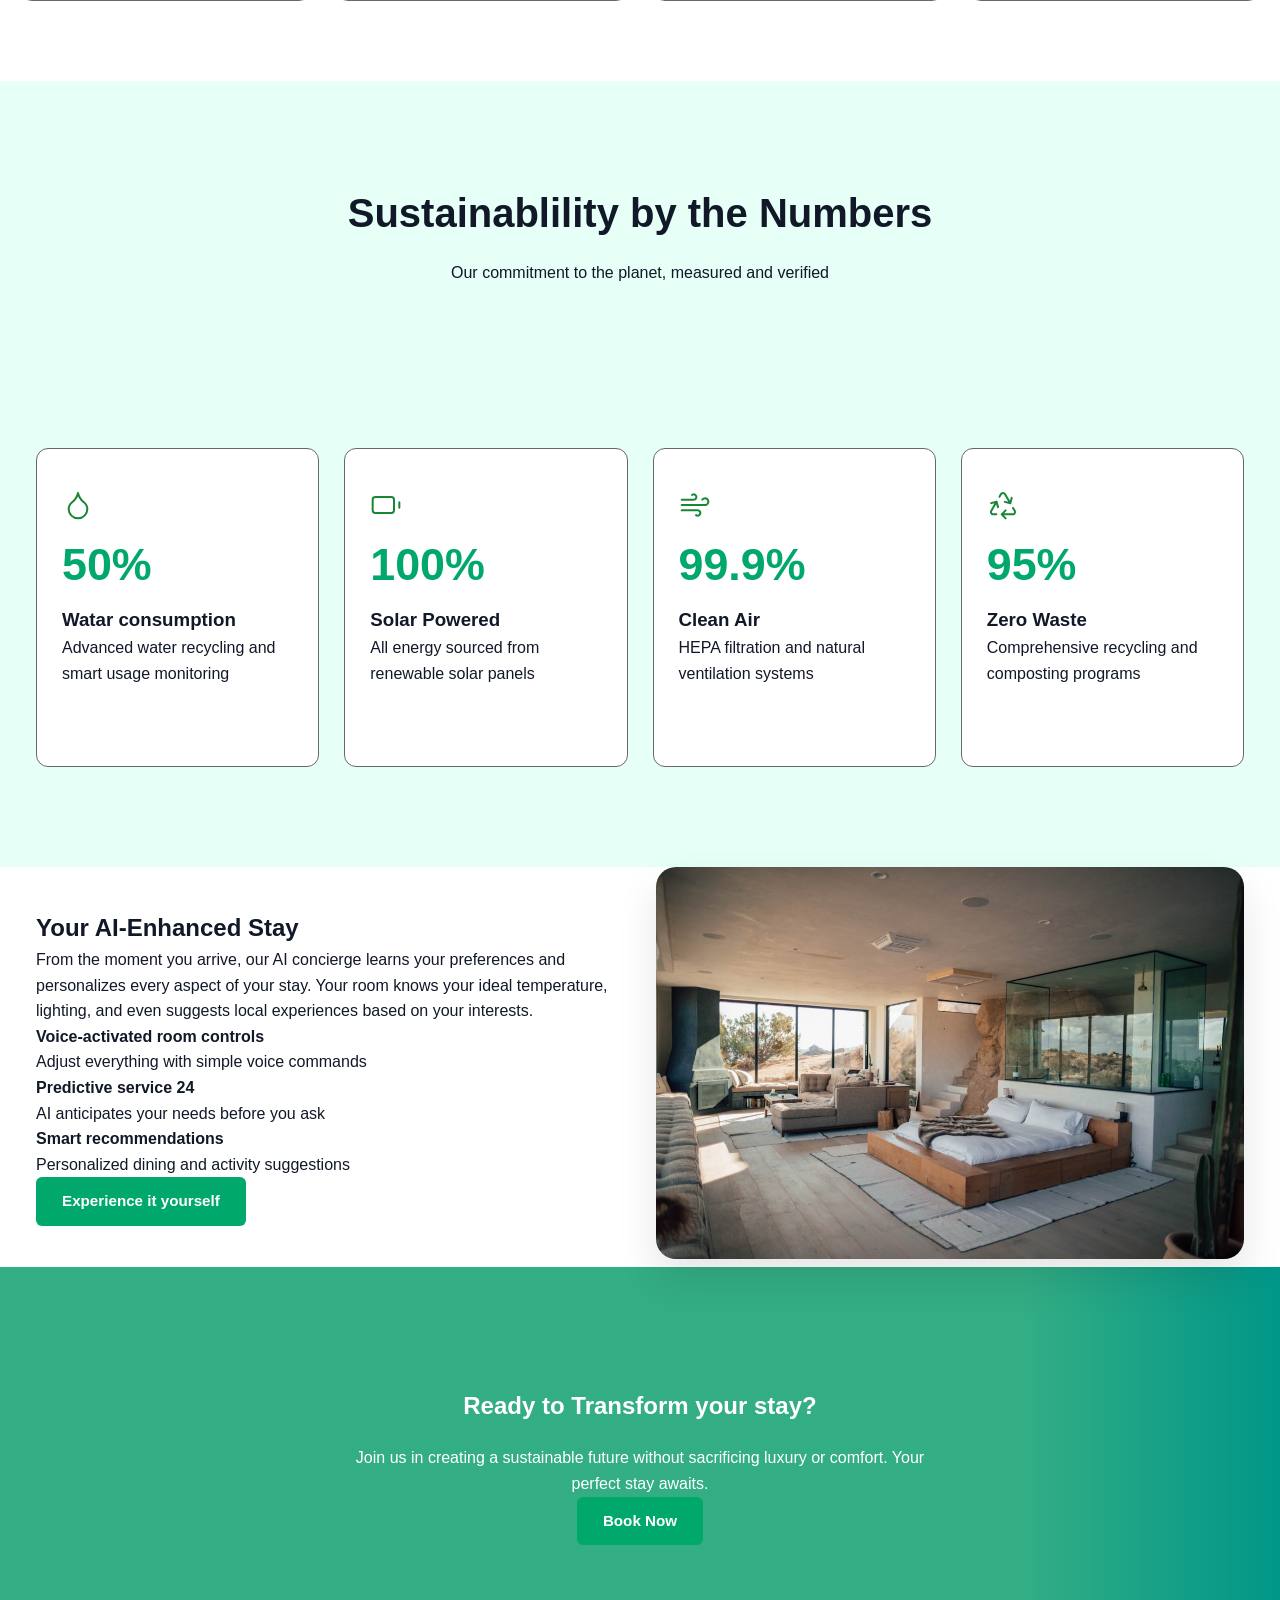
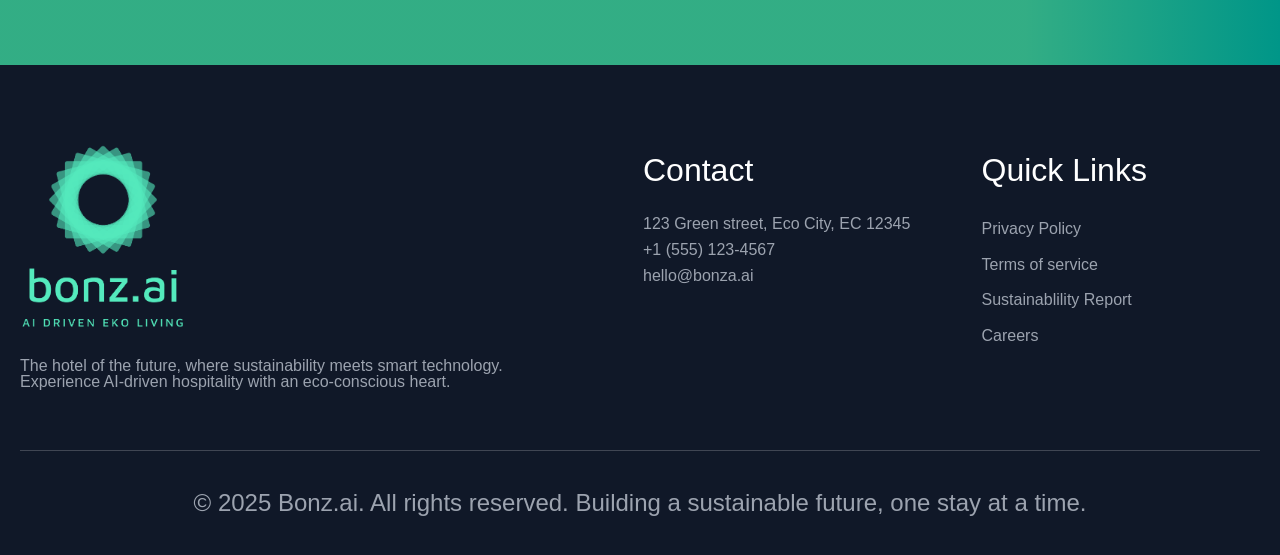
==== commit 315699db: "update landning-html" ====
--- a/index.html
+++ b/index.html
@@ -25,7 +25,7 @@
     </header>
             
     
- 
+ <main>
     <section class="hero">
         <div class= "hero-content">
             <h1> Welcome to the Future of  Hospitality </h1>
@@ -40,7 +40,7 @@
     
     <section class="booking-section">
     <div class="container">
-        <div class="Booking-bar">
+        <form class="Booking-bar">
             <div class="input-wrapper">
                 <input type="date"  id="Check In">
             </div>
@@ -53,47 +53,47 @@
                 <input type="number" placeholder="2 Guests" min="1">
             </div>
             <button class="btn-search">Check Availability</button>
-        </div>
+        </form>
     </div>
 </section>
                 
     
     <section class="vision container">
-        <div class="section-title">
+        <header class="section-title">
             <h2>Our Vision </h2>
             <p>Bonz.ai reimagines the hotel experience by harmonizing cutting-edge artificial<br> intelligence with unwavering environmental stewardship. We believe the future of <br> travel is both smart and sustainable.</p>
-        </div>    
+        </header>    
 
         <div class="card-grid">
-            <div class="card">
+            <article class="card">
                 <div class="icon"><img src="card.icon/brain.svg" alt="brain icon"></div>
                 <h3>AI-Powered Experience</h3>
                 <p>Personalized room settings, smart recommendations, and seamless service through advanced AI technology.</p>
-            </div>
-        
-            
-                <div class="card">
+            </article>
+        
+            
+                <article class="card">
                     <div class="icon"><img src="card.icon/leaf.svg" alt="leaf icon"></div>
                     <h3>100% Sustainable</h3>
                     <p>Carbon-neutral operations, renewable energy, and eco-friendly materials throughout the property.</p>
-                </div>
+                </article>
         
        
         
        
-            <div class="card">
+            <article class="card">
                 <div class="icon"><img src="card.icon/sparkles.svg" alt="sparkles icon"></div>
                 <h3>Luxury Redefined</h3>
                 <p>Premium comfort meets environmental responsibility without compromise on quality or experience.</p>
-            </div>
-                
-        
-            
-                <div class="card">
+            </article>
+                
+        
+            
+                <article class="card">
                     <div class="icon"><img src="card.icon/zap.svg" alt="zap icon"></div>
                     <h3>Smart Everything</h3>
                     <p>Voice-controlled rooms, automated climate control, and intelligent lighting that adapts to you.</p>
-                </div>
+                </article>
             </div>
         </section>
         
@@ -102,64 +102,74 @@
     
   <section class="stats section">
     <div class="container">
-        <div class="section-title">
+        <header class="section-title">
             <h2>Sustainablility by the Numbers</h2>
             <p>Our commitment to the planet, measured and verified</p>
-        </div>
+        </header>
  
         <div class="grid grid-4">
-            <div class="stat-card">
+            <article class="stat-card">
                 <img src="stat.icon/droplet.svg" alt="stat icon">
                 <h3>50%</h3>
                 <h3>Watar consumption</h3>
                 <p>Advanced water recycling and smart usage monitoring</p>
-            </div>
-            
-            <div class="stat-card">
+            </article>
+            
+            <article class="stat-card">
                 <img src="stat.icon/battery.svg" alt="battery icon">
                 <h3>100%</h3>
                 <h3>Solar Powered</h3>
                 <p>All energy sourced from renewable solar panels</p>
-            </div>
-            <div class="stat-card">
+            </article>
+            <article class="stat-card">
                 <img src="stat.icon/wind.svg" alt="wind icon">
                 <h3>99.9%</h3>
                 <h3>Clean Air</h3>
                 <p>HEPA filtration and natural ventilation systems</p>    
-            </div>
-            
-            <div class="stat-card">
+            </article>
+            
+            <article class="stat-card">
                 <img src="stat.icon/recycle.svg" alt="recycle icon">
                 <h3>95%</h3>
                 <h3>Zero Waste</h3>
                 <p>Comprehensive recycling and composting programs</p>
-            </div>  
-        </section>
+            </article>
+        </div>
+    </div>  
+</section>
+
+
+      
         
         <section class="stay container">
-            <div class="stay-content">
+            <article class="stay-content">
                 <h2>Your AI-Enhanced Stay</h2>
                 <p>From the moment you arrive, our AI concierge learns your preferences and personalizes every aspect of your stay. Your room knows your ideal temperature, lighting, and even suggests local experiences based on your interests.</p>
-                <p>Voice-activated room controls<br>Adjust everything with simple voice commands</p>
-                <p>Predictive service 24/7<BR>AI anticipates your needs before you ask</p>
-                    <p>Smart recommendations<BR>Personalized dining and activity suggestions</p>
+                
+                <p><strong>Voice-activated room controls </strong> <br> Adjust everything with simple voice commands</p>
+                    <p><strong>Predictive service 24 </strong> <br> AI anticipates your needs before you ask</p>
+                        <p><strong>Smart recommendations </strong> <br> Personalized dining and activity suggestions</p>
+                        
                         <a href="#" class="btn btn-primary">Experience it yourself</a>
-                    </div>
+                    </article>
                     
-                    <div class="stay-image">
+                    <figure class="stay-image">
                         <img src="hotel romm.jpg" alt="Hotel room">
-                    </div>
+                    </figure>
                 </section>
-   
+                
                 <section class="final-cta">
-                    <div class="final-cta-content">
+                    <div class="container">
+                    <article class="final-cta-content">
                         <h2>Ready to Transform your stay?</h2>
                         <p>Join us in creating a sustainable future without sacrificing luxury or comfort. Your perfect stay awaits.</p>
                         <a href="#" class="btn btn-primary">Book Now</a>
-                    </div>
-                </section>
-                
-                <footer>
+                    </article>
+                </div>
+            </section>
+        </main>     
+        
+              <footer>
                     <div class="container-grid-3">
                         <div class="footer-info">
                             <img src="footer.png" alt="logo">
@@ -170,25 +180,27 @@
                         </div>
                         <div class="footer-contact">
                             <h4>Contact</h4>
-                            <p>123 Green street, Eco City, EC 12345</p>
+                             <address><p>123 Green street, Eco City, EC 12345</p>
                             <p>+1 (555) 123-4567</p>
                             <p>hello@bonza.ai</p>
+                            </address>
                         </div>
                             
-                        <div class="footer-links">
+                        <nav class="footer-links">
                             <h4>Quick Links</h4>
                             <a href="#">Privacy Policy</a>
                             <a href="#">Terms of service</a>
                             <a href="#">Sustainablility Report</a>
                             <a href="#">Careers</a>
-                        </div>    
+                        </nav>    
                     </div>
+                    
                     <hr class="footer-divider">
                     <div class="copyright">
                         &copy; 2025 Bonz.ai. All rights reserved. Building a sustainable future, one stay at a time.
                     </div>
                 </footer>
-
+                
                 <script src="landing.js"></script>
             </body>
-            </html>+            </html>
--- a/StylesLanding.css
+++ b/StylesLanding.css
@@ -25,12 +25,6 @@
   background-color: var(--white);
 }
 
-.container {
-  max-width: 1200px;
-  margin: 0 auto;
-  padding: 0 20px;
-}
-
 .hamburger {
   display: none;          
   flex-direction: column; 
@@ -53,7 +47,7 @@
 .btn-primary, 
 .final-cta .btn,
 .stay-content .btn-primary {
-  background-color: var(--primary-green) !important;
+  background-color: var(--primary-green);
   color: var(--white) ;
   padding: 12px 26px ;
   border-radius: 6px ;
@@ -106,7 +100,7 @@
 /* ============================================================
    3. HEADER & NAVIGATION
    ============================================================ */
-header {
+body > header {
   background: var(--white);
   padding: 1.2rem 0;
   position: sticky;
@@ -121,21 +115,60 @@
   align-items: center;
 }
 
+.container {
+  max-width: 1240px;
+  width: 100%;
+  margin: 0 auto;
+  padding: 0 1rem;
+  display: flex;
+  align-items: center;
+  justify-content: space-between;
+  gap: 2rem;
+  flex-wrap: wrap;
+  box-sizing: border-box;
+}
+
+.logo {
+  display: flex;
+  align-items: center;
+}
+
 .logo img {
-  height: 40px;
-  display: block;
+  width: 260px;
+  height: 62px;
+  top: auto;
+  left: auto;
 }
 
 .nav-links {
   display: flex;
-  gap: 3rem;
-  align-items: center;
-}
-
-.nav-links a:not(.book-button) {
+  gap: 4rem;
+  flex-wrap: wrap;
+  justify-content: center;
+  align-items: center;
+}
+
+.nav-links a {
   text-decoration: none;
-  color: var(--text-dark);
+  color: #000;
   font-weight: 600;
+  white-space: nowrap;
+  font-size: 20px;
+}
+
+.book-button {
+  background-color: var(--primary-green);
+  color: white;
+  padding: 0.5rem 2rem;
+  border-radius: 0.5rem;
+  text-decoration: none;
+  font-weight: 600;
+  box-shadow: var(--shadow-soft);
+  transition: 0.2s ease;
+}
+
+.nav-links .book-button {
+  color: white;
 }
 
 /* ============================================================
@@ -157,6 +190,8 @@
   font-weight: 400;
   margin-bottom: 1rem;
   text-shadow: 0 4px 15px rgba(0,0,0,0.5);
+  /* ---Varje puls tar 3 sekunder och loopar konstant--- */
+  animation: pulse-text 3s ease-in-out infinite;
 }
 
 .hero-content p {
@@ -177,6 +212,8 @@
   gap: 20px;
   align-items: center;
   justify-content: center;
+  width: 100%;
+  flex-wrap: wrap;
 }
 
 .input-wrapper {
@@ -207,66 +244,103 @@
 /* ============================================================
    5. VISION & STATS
    ============================================================ */
-.vision {
-  padding: 80px 0;
-  text-align: center;
-}
-
-.card-grid, .grid-4 {
-  display: grid;
-  grid-template-columns: repeat(4, 1fr); 
-  gap: 25px;
-  margin-top: 50px;
-}
-
-.card, .stat-card {
-  padding: 40px 25px;
-  border: 1px solid #686868;
-  border-radius: 12px;
-  text-align: left;
-  background: var(--white);
-  transition: transform 0.3s ease;
-}
-
-.card:hover {
-  transform: translateY(-5px);
-  box-shadow: var(--shadow);
-}
-
-.card .icon, .stat-card .icon-circle {
-  background-color: #88DC84;
-  width: 50px;
-  height: 50px;
-  border-radius: 50%;
-  display: flex;
-  align-items: center;
-  justify-content: center;
-  margin-bottom: 25px;
-}
-
-.stats.section {
-  background-color: var(--bg-mint);
-  padding: 100px 0;
-  text-align: center;
-}
-
-.stat-card { 
-  text-align: center; 
-}
-.stat-card h3:first-of-type {
-  color: var(--primary-green);
-  font-size: 2.8rem;
-  font-weight: 800;
-}
+
+
+   .vision {
+     padding: 80px 0;
+    }
+     
+    .section-title {
+      text-align: center;
+      margin-bottom: 40px;
+      width: 100%;
+      background: transparent;
+      
+    }
+
+    .section-title h2  {
+      font-size: 2.5rem;
+      margin-bottom: 15px;
+     }
+
+     .section-title p {
+      margin-left: auto;
+      margin-right: auto;
+      max-width: 700px;
+      text-align: center;
+     }
+
+    .card-grid, .grid-4 {
+      display: grid;
+      grid-template-columns: repeat(4, 1fr); 
+      gap: 25px;
+      margin-top: 50px;
+      width: 100%;
+    }
+
+    .card, .stat-card {
+      padding: 40px 25px;
+      border: 1px solid #686868;
+      border-radius: 12px;
+      text-align: left;
+      background: var(--white);
+      transition: transform 0.3s ease;
+    }
+    
+    .card:hover {
+      transform: translateY(-5px);
+      box-shadow: var(--shadow);
+    }
+    
+    .card .icon {
+      background-color: #88DC84;
+      width: 50px;
+      height: 50px;
+      border-radius: 50%;
+      display: flex;
+      align-items: center;
+      justify-content: center;
+      margin-bottom: 25px;
+    }
+    
+    .stats.section {
+      background-color: var(--bg-mint);
+      padding: 100px 0;
+    }
+    .stats.section .container {
+      display: flex;
+      flex-direction: column; 
+      align-items: center;   
+      text-align: center;     
+    }
+    
+    
+    .stats-card {
+      text-align: center;
+      border: none;
+    }
+    
+    .stats.section p {
+      width: 100%;
+      max-width: 600px; 
+      margin-bottom: 40px;
+    }
+    
+    .stat-card h3:first-of-type {
+      color: var(--primary-green);
+      font-size: 2.8rem;
+      font-weight: 800;
+      margin-bottom: 5px;
+    }
 
 /* ============================================================
    6. AI STAY & FINAL CTA
    ============================================================ */
-.stay {
+.stay-layout {
   display: flex;
   align-items: center;
   gap: 80px;
-  padding: 120px 0;
+  padding: 80px 0;
 }
 
 .stay-content, .stay-image {
@@ -281,16 +355,39 @@
 
 .final-cta {
   background: linear-gradient(to right, #009966CC 80%, #009688);
-  padding: 100px 0;
+  padding: 120px 0;
   text-align: center;
   color: white;
 }
 
+.final-cta-content {
+  max-width: 600px;
+  margin: 0 auto;
+}
 .final-cta h2 { 
   color: white; 
   margin-bottom: 20px;
 }
 
+/*-------------------------Effekter-------------------------*/
+
+@keyframes pulse-text {
+  0% {
+    transform: scale(1);
+    text-shadow: 0 0 0 rgba(255, 215, 0, 0);
+  }
+  50% {
+    transform: scale(1.03);
+    text-shadow:
+      0 0 25px rgba(255, 215, 0, 0.6),
+      0 0 40px rgba(255, 215, 0, 0.4);
+  }
+  100% {
+    transform: scale(1);
+    text-shadow: 0 0 0 rgba(255, 215, 0, 0);
+  }
+  /*--Pulsar ut "GuldGlowet" med 3% textstorleks ökning--*/
+}
 /* ============================================================
    7. FOOTER
    ============================================================ */
@@ -352,6 +449,10 @@
 
 .footer-links a:hover {
   color: #ffffff;
+}
+
+address {
+  font-style: normal;
 }
 
 /* DIVIDER */
@@ -378,7 +479,7 @@
   /* ============================================================
    8. MODERN RESPONSIVITET (HELT FLEXIBEL VERSION)
    ============================================================ */
-   
+
 html, body {
   overflow-x: hidden; 
   width: 100%;
